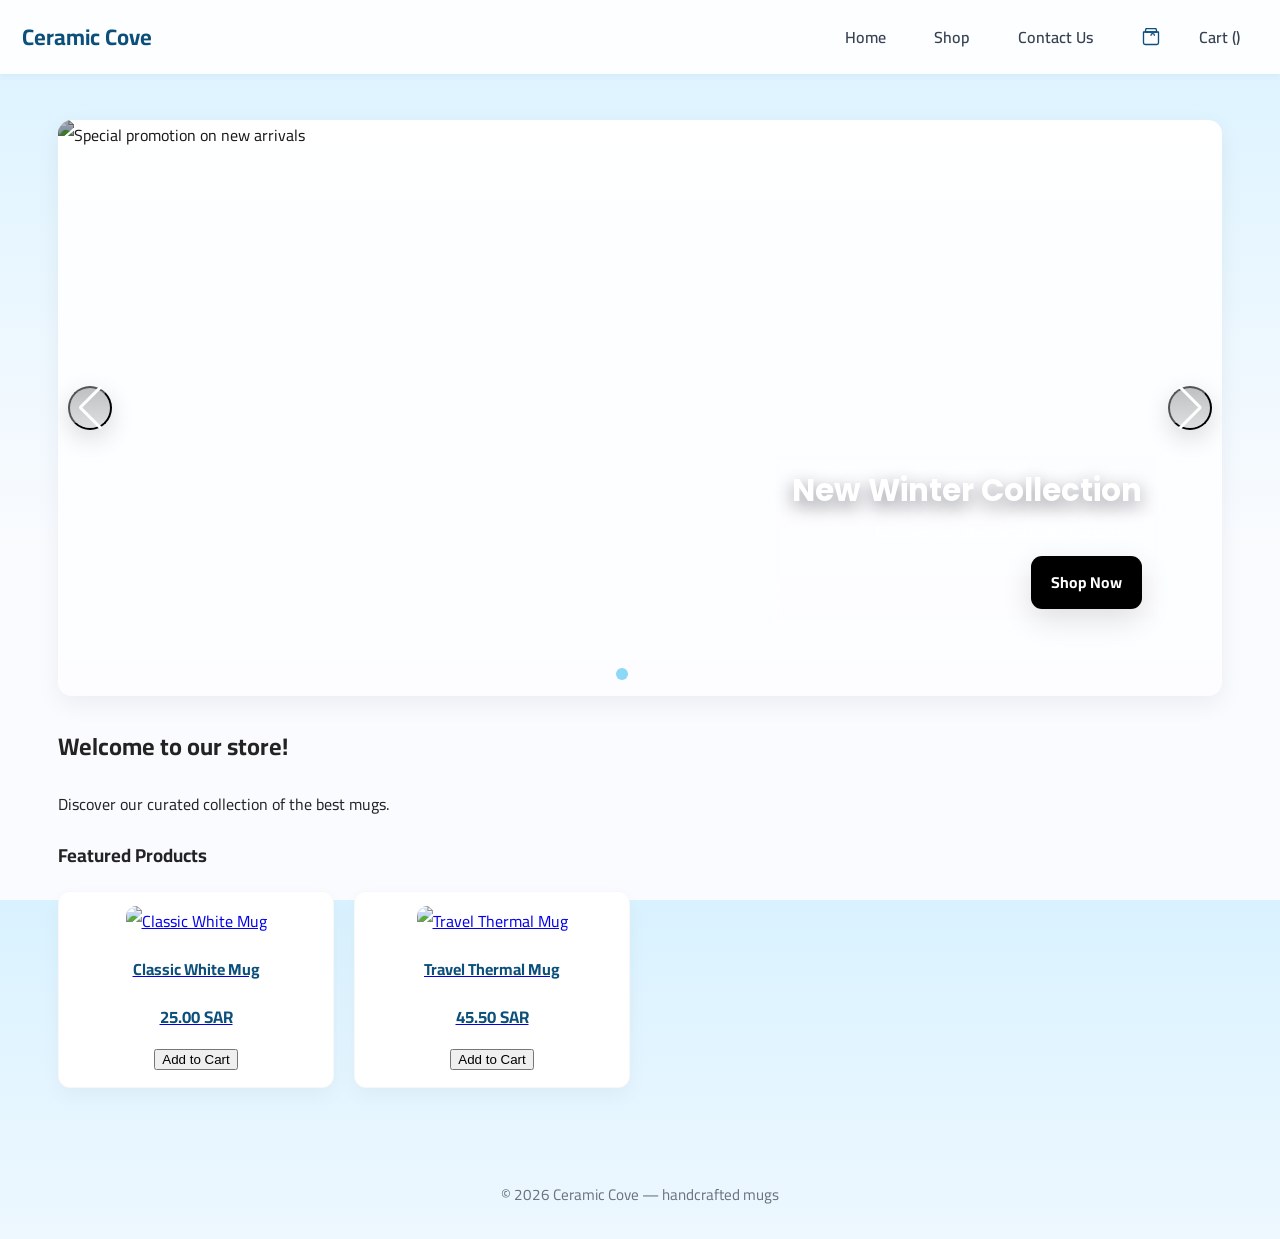
==== index.html @ 312ebae2 "Change site name from Mugs Store to Ceramic Cove" ====
<!DOCTYPE html>
<html lang="en" dir="ltr">
<head>
  <meta charset="UTF-8">
  <title>Ceramic Cove</title>
  <meta name="viewport" content="width=device-width, initial-scale=1" />
  <meta name="description" content="Ceramic Cove — curated mugs, handcrafted & modern designs" />

  <!-- Fonts -->
  <link href="https://fonts.googleapis.com/css2?family=Cairo:wght@400;700&family=Poppins:wght@400;600;700&display=swap" rel="stylesheet">

  <!-- Swiper CSS (required for slider) -->
  <link rel="stylesheet" href="https://cdn.jsdelivr.net/npm/swiper@9/swiper-bundle.min.css" />

  <!-- Your stylesheet -->
  <link rel="stylesheet" href="assets/css/styles.css">
</head>
<body>

  <header>
    <a href="index.html" class="logo" aria-label="Ceramic Cove - Home">Ceramic Cove</a>

    <nav aria-label="Main navigation">
      <a href="index.html">Home</a>
      <a href="shop.html">Shop</a>
      <a href="contact.html">Contact Us</a>

      <!-- Cart bubble and preview toggle -->
      <div id="cart-root" style="display:inline-block;position:relative;margin-left:12px;">
        <button id="cart-toggle" aria-haspopup="true" aria-expanded="false" aria-controls="cart-preview-wrap" style="background:none;border:0;cursor:pointer;display:flex;align-items:center;">
          <!-- Modern shopping-bag icon (outline) -->
          <svg width="20" height="20" viewBox="0 0 24 24" fill="none" stroke="currentColor" stroke-width="1.6" stroke-linecap="round" stroke-linejoin="round" style="vertical-align:middle;color:#0b4f7a">
            <path d="M6 2h12l1 4H5l1-4z"></path>
            <path d="M3 6h18v13a2 2 0 0 1-2 2H5a2 2 0 0 1-2-2V6z"></path>
            <path d="M16 10a2 2 0 0 0-4 0"></path>
          </svg>
          <span id="cart-count" style="display: none;margin-inline-start:8px;background:#ff6b6b;color:#fff;border-radius:999px;padding:2px 6px;font-size:0.8rem;">0</span>
        </button>

        <!-- Cart preview placeholder (main.js will populate) -->
        <div id="cart-preview-wrap" class="cart-preview" style="display:none;right:0;top:40px;"></div>
      </div>

      <!-- Desktop Cart link fallback (keeps your original markup for compatibility) -->
      <a href="cart.html" style="margin-left:10px;">Cart (<span id="cart-count-fallback" style="display:none;">0</span>)</a>
    </nav>
  </header>

  <main>

    <!-- HERO SLIDER -->
    <div class="hero-slider swiper" aria-label="Hero slider">
        <div class="swiper-wrapper">

            <!-- Slide 1 -->
            <div class="swiper-slide" role="group" aria-roledescription="slide" aria-label="New Winter Collection">
                <img src="assets/images/img1.jpg" alt="Special promotion on new arrivals" loading="lazy"
                     onerror="this.onerror=null;this.src='assets/images/placeholder.png';console.warn('Image failed to load: assets/images/img1.jpg');">
                <div class="slide-content">
                    <h2>New Winter Collection</h2>
                    <p>Discover our latest arrivals for the season.</p>
                    <a href="shop.html" class="btn-primary" role="button">Shop Now</a>
                </div>
            </div>

            <!-- Slide 2 -->
            <div class="swiper-slide" role="group" aria-roledescription="slide" aria-label="Handcrafted Mugs">
                <img src="assets/images/img2.jpg" alt="Handcrafted mugs" loading="lazy"
                     onerror="this.onerror=null;this.src='assets/images/placeholder.png';console.warn('Image failed to load: assets/images/img2.jpg');">
                <div class="slide-content">
                    <h2>Handcrafted Mugs</h2>
                    <p>Unique designs, perfect for your morning coffee.</p>
                    <a href="shop.html" class="btn-primary" role="button">Explore</a>
                </div>
            </div>

            <!-- Slide 3 -->
            <div class="swiper-slide" role="group" aria-roledescription="slide" aria-label="Flash Sale - 30% Off">
                <img src="assets/images/img3.png" alt="Limited time sale" loading="lazy"
                     onerror="this.onerror=null;this.src='assets/images/placeholder.png';console.warn('Image failed to load: assets/images/img3.png');">
                <div class="slide-content">
                    <h2>Flash Sale - 30% Off!</h2>
                    <p>Limited time offer on selected items.</p>
                    <a href="shop.html" class="btn-primary" role="button">View Deals</a>
                </div>
            </div>

        </div>

        <!-- Pagination + arrows -->
        <div class="swiper-pagination" aria-hidden="false"></div>
        <button class="swiper-button-prev" aria-label="Previous slide"></button>
        <button class="swiper-button-next" aria-label="Next slide"></button>
    </div>

    <h2>Welcome to our store!</h2>
    <p>Discover our curated collection of the best mugs.</p>

    <h3>Featured Products</h3>
    <div id="featured-products" class="products-grid" aria-live="polite" aria-busy="true"></div>

  </main>

  <footer>
    <div style="max-width:1200px;margin:0 auto;padding:12px 18px;text-align:center">
      © <span id="year"></span> Ceramic Cove — handcrafted mugs
    </div>
  </footer>

  <!-- Toast placeholder -->
  <div id="global-toast-placeholder" aria-hidden="true"></div>

  <!-- Scripts -->
  <script src="assets/js/main.js"></script>

  <!-- Home page only script (featured products rendering) -->
  <script>
    document.addEventListener('DOMContentLoaded', () => {
      // update footer year
      const y = document.getElementById('year');
      if (y) y.textContent = new Date().getFullYear();

      // Ensure cart icon counts sync fallback
      function syncCartCount() {
        const count = document.getElementById('cart-count');
        const fallback = document.getElementById('cart-count-fallback');
        try {
          const raw = localStorage.getItem('mugs_cart_v1') || '[]';
          const cart = JSON.parse(raw);
          const total = cart.reduce((s, it) => s + (it.quantity || it.qty || 0), 0);
          if (count) { count.textContent = total; count.style.display = total > 0 ? 'inline-block' : 'none'; }
          if (fallback) { fallback.textContent = total; fallback.style.display = total > 0 ? 'inline' : 'none'; }
        } catch(e){ /* ignore */ }
      }
      syncCartCount();
      window.addEventListener('storage', syncCartCount);

      // Featured products fetch & render
      const container = document.getElementById('featured-products');
      if (!container) return;

      fetch('data/products.json')
        .then(res => {
          if (!res.ok) throw new Error('Failed to load products.json');
          return res.json();
        })
        .then(products => {
          container.setAttribute('aria-busy', 'false');
          const featured = (Array.isArray(products) ? products.slice(0,2) : []);
          featured.forEach(product => {
            const div = document.createElement('div');
            div.className = 'product-card';
            div.innerHTML = `
              <a href="product.html?id=${product.id}">
                <img src="${product.image}" alt="${product.title}" loading="lazy"
                     onerror="this.onerror=null;this.src='assets/images/placeholder.png';console.warn('Product image failed to load: ${product.image}');">
                <h3>${product.title}</h3>
                <p class="price">${Number(product.price).toFixed(2)} SAR</p>
              </a>
              <button class="add-btn" data-id="${product.id}" aria-label="Add ${product.title} to cart">Add to Cart</button>
            `;
            container.appendChild(div);
          });

          // attach add-to-cart handlers
          container.querySelectorAll('.add-btn').forEach(btn => {
            btn.addEventListener('click', (e) => {
              const id = Number(e.currentTarget.getAttribute('data-id'));
              if (typeof addToCart === 'function') {
                addToCart(id, 1);
              } else {
                const raw = localStorage.getItem('mugs_cart_v1') || '[]';
                const cart = JSON.parse(raw);
                const idx = cart.findIndex(i => i.id === id);
                if (idx >= 0) cart[idx].quantity = (cart[idx].quantity || cart[idx].qty || 0) + 1;
                else cart.push({ id, quantity: 1 });
                localStorage.setItem('mugs_cart_v1', JSON.stringify(cart));
                alert('Added to cart (fallback)');
              }
              if (typeof updateCartIcon === 'function') updateCartIcon();
              syncCartCount();
            });
          });
        })
        .catch(err => {
          if (container) container.innerHTML = '<p style="color:#666">Failed to load featured products.</p>';
          console.error(err);
        });
    });
  </script>

  <!-- Swiper JS (must be loaded before init) -->
  <script src="https://cdn.jsdelivr.net/npm/swiper@9/swiper-bundle.min.js"></script>

  <!-- Initialize Swiper safely -->
  <script>
    document.addEventListener('DOMContentLoaded', function () {
      function initSwiperIfReady() {
        if (typeof Swiper === 'undefined') {
          setTimeout(initSwiperIfReady, 100);
          return;
        }
        const hero = document.querySelector('.hero-slider');
        if (!hero) return;
        const swiper = new Swiper('.hero-slider', {
          loop: true,
          autoplay: { delay: 4000, disableOnInteraction: false },
          pagination: { el: '.swiper-pagination', clickable: true },
          navigation: { nextEl: '.swiper-button-next', prevEl: '.swiper-button-prev' },
          effect: 'slide',
          lazy: { loadPrevNext: true },
          keyboard: { enabled: true, onlyInViewport: true },
          a11y: { enabled: true }
        });

        swiper.on('slideChange', () => { /* custom hooks if needed */ });
      }
      initSwiperIfReady();

      // Bind cart toggle if main.js didn't already
      const cartToggle = document.getElementById('cart-toggle');
      const cartPreview = document.getElementById('cart-preview-wrap');
      if (cartToggle && cartPreview) {
        cartPreview.style.display = 'none';
        cartToggle.addEventListener('click', (e) => {
          e.stopPropagation();
          const open = cartPreview.style.display === 'block';
          cartPreview.style.display = open ? 'none' : 'block';
          cartToggle.setAttribute('aria-expanded', String(!open));
          if (typeof buildCartPreview === 'function') buildCartPreview();
        });
        document.addEventListener('click', (ev) => {
          if (!cartPreview.contains(ev.target) && ev.target !== cartToggle) {
            cartPreview.style.display = 'none';
            cartToggle.setAttribute('aria-expanded', 'false');
          }
        });
      }
    });
  </script>

</body>
</html>
---- assets/css/styles.css ----
/* ====== styles.css - Mugs Store (pastel, cute, professional) ====== */

/* Fonts:
   - Use Cairo for Arabic body (you already included it), Poppins for headings (optional)
   Include in HTML head:
   <link href="https://fonts.googleapis.com/css2?family=Cairo:wght@400;700&family=Poppins:wght@400;600;700&display=swap" rel="stylesheet">
*/

/* ---------- Color tokens (pastel theme) ---------- */
:root {
  --sky-blue: #8DD7F7;
  --baby-blue: #D9F2FF;
  --soft-lavender: #DCCBFF;
  --pastel-violet: #C9A8FF;
  --white: #ffffff;

  --btn-bg: #000000; /* solid black buttons */
  --btn-text: #ffffff;

  --muted: #6b7280;
  --card-radius: 14px;
  --shadow-soft: 0 8px 24px rgba(13, 18, 35, 0.06);
}

/* ---------- Base ---------- */
* { box-sizing: border-box; }
html,body { height:100%; }
body {
  font-family: 'Cairo', system-ui, -apple-system, "Segoe UI", Roboto, "Helvetica Neue", Arial;
  margin: 0;
  background: linear-gradient(180deg, var(--baby-blue) 0%, #f9fbff 60%);
  color: #232323;
  -webkit-font-smoothing:antialiased;
  -moz-osx-font-smoothing:grayscale;
}

/* ---------- Header ---------- */
header {
  background: rgba(255,255,255,0.9);
  backdrop-filter: blur(6px);
  padding: 14px 22px;
  box-shadow: 0 2px 6px rgba(8,10,20,0.04);
  display:flex;
  justify-content:space-between;
  align-items:center;
  position: sticky;
  top: 0;
  z-index: 60;
}

header .logo {
  font-size: 1.4rem;
  font-weight: 700;
  color: #0b4f7a; /* darker pastel blue */
  text-decoration: none;
  display:flex;
  align-items:center;
  gap:12px;
}

/* small cute SVG doodle near logo */
.header-doodle {
  width:36px; height:36px;
  display:inline-block;
}

/* nav */
nav {
  display:flex;
  align-items:center;
  gap:12px;
}
nav a {
  margin: 0 8px;
  text-decoration: none;
  color: #374151;
  font-weight: 600;
  padding: 8px 10px;
  border-radius: 10px;
}
nav a:hover, nav a:focus {
  background: rgba(11,79,122,0.06);
  color: #0b4f7a;
}

/* floating cart bubble */
.cart-bubble {
  position: relative;
  display:inline-flex;
  align-items:center;
  gap:8px;
}
.cart-count {
  position:absolute;
  top:-6px;
  left:-6px;
  background: #ff6b6b;
  color: white;
  font-size: 0.75rem;
  padding: 4px 6px;
  border-radius: 999px;
  box-shadow: 0 6px 20px rgba(0,0,0,0.08);
}

/* ---------- Main / layout ---------- */
main {
  padding: 28px 18px;
  max-width: 1200px;
  margin: 18px auto;
  min-height: calc(100vh - 140px);
}

/* ---------- Hero slider area (Swiper) ---------- */
.hero-slider {
  position: relative;
  width: 100%;
  height: 64vh;
  border-radius: var(--card-radius);
  overflow: hidden;
  box-shadow: var(--shadow-soft);
  margin-bottom: 28px;
  background: linear-gradient(180deg, var(--white), rgba(255,255,255,0.6));
}

/* Swiper slides */
.hero-slider .swiper-slide {
  display:flex;
  align-items:center;
  justify-content:center;
  position:relative;
  height:100%;
}

/* image fills */
.hero-slider .swiper-slide img {
  width:100%;
  height:100%;
  object-fit: cover;
  filter: brightness(0.7) saturate(1.02);
  display:block;
}

/* overlay cute doodles and content */
.hero-slider .slide-overlay {
  position:absolute;
  inset:0;
  pointer-events:none;
  background: linear-gradient(180deg, rgba(8,10,20,0.12) 0%, rgba(8,10,20,0.18) 75%);
}

/* caption box */
.hero-slider .slide-content {
  position:absolute;
  right: 5%;
  bottom: 12%;
  max-width: 46%;
  z-index: 10;
  color: var(--white);
  text-align: right;
  padding: 18px 22px;
  border-radius: 12px;
  background: linear-gradient(180deg, rgba(255,255,255,0.06), rgba(255,255,255,0.02));
  backdrop-filter: blur(4px);
}

/* headline - using Poppins recommended */
.hero-slider .slide-content h2 {
  font-family: 'Poppins', 'Cairo', sans-serif;
  font-size: clamp(1.4rem, 2.4vw, 2.8rem);
  margin: 0 0 8px;
  font-weight:700;
  color: var(--white);
  text-shadow: 0 6px 18px rgba(3,10,20,0.45);
}

/* subtitle */
.hero-slider .slide-content p {
  margin: 0 0 14px;
  color: rgba(255,255,255,0.95);
  font-size: clamp(0.95rem, 1.2vw, 1.1rem);
  line-height:1.3;
}

/* CTA - black button with white text */
.btn-primary {
  display:inline-block;
  background: var(--btn-bg);
  color: var(--btn-text);
  padding: 10px 18px;
  border-radius: 11px;
  font-weight: 700;
  text-decoration:none;
  box-shadow: 0 10px 30px rgba(2,6,23,0.12);
  transition: transform .16s ease, box-shadow .16s ease;
  border: 2px solid rgba(0,0,0,0.02);
  font-size: 0.98rem;
}
.btn-primary:focus, .btn-primary:hover { transform: translateY(-3px); }

/* navigation arrows customizing (white icons) */
.hero-slider .swiper-button-next,
.hero-slider .swiper-button-prev {
  color: #fff;
  width:44px; height:44px;
  border-radius:50%;
  background:linear-gradient(180deg, rgba(0,0,0,0.24), rgba(0,0,0,0.12));
  box-shadow: 0 8px 24px rgba(2,6,23,0.14);
}

/* pagination dots */
.hero-slider .swiper-pagination-bullet {
  background: rgba(255,255,255,0.7);
  width:10px; height:10px;
}
.hero-slider .swiper-pagination-bullet-active {
  transform: scale(1.2);
  background: var(--sky-blue);
}

/* ---------- Products grid & cards ---------- */
.section-title {
  display:flex;
  align-items:center;
  justify-content:space-between;
  gap:12px;
  margin-bottom:12px;
}
.section-title h3 { margin:0; color:#0b4f7a; font-family:'Poppins', Cairo; }

.products-grid {
  display:grid;
  grid-template-columns: repeat(auto-fill, minmax(220px, 1fr));
  gap: 20px;
}

/* product card */
.product-card {
  background: white;
  border-radius: 12px;
  padding: 14px;
  text-align: center;
  box-shadow: 0 8px 20px rgba(12,16,25,0.04);
  transition: transform .18s ease, box-shadow .18s ease;
  border: 1px solid rgba(15,20,30,0.03);
}
.product-card:hover { transform: translateY(-6px); box-shadow: 0 18px 40px rgba(12,16,25,0.06); }
.product-card img {
  width:100%;
  height:170px;
  object-fit:cover;
  border-radius: 10px;
  margin-bottom:10px;
}
.product-card h3 { margin: 8px 0 6px; font-size:1rem; color:#0b4f7a;}
.product-card .price { color: #0b4f7a; font-weight: 700; font-size:1.05rem; margin-bottom:10px; }

/* product actions */
.product-actions {
  display:flex;
  gap:8px;
  justify-content:center;
}
.product-actions .btn {
  display:inline-block;
  padding:8px 12px;
  border-radius:10px;
  text-decoration:none;
  font-weight:700;
  cursor:pointer;
}
.btn-outline {
  background: transparent;
  border: 1px solid rgba(11,79,122,0.08);
  color: #0b4f7a;
}
.btn-add {
  background: var(--btn-bg);
  color: var(--btn-text);
}

/* ---------- Cart preview dropdown ---------- */
.cart-preview {
  position: absolute;
  right: 0;
  top: calc(100% + 10px);
  background: white;
  border-radius: 12px;
  width: 360px;
  max-width: calc(100vw - 40px);
  box-shadow: 0 18px 50px rgba(12,16,25,0.08);
  padding:12px;
  z-index: 80;
}
.cart-preview .item {
  display:flex;
  gap:8px;
  align-items:center;
  padding:8px 0;
  border-bottom: 1px dashed rgba(0,0,0,0.06);
}
.cart-preview .item:last-child { border-bottom: none; }
.cart-preview img { width:54px; height:54px; object-fit:cover; border-radius:8px; }

/* cart total */
.cart-preview .total {
  display:flex;
  justify-content:space-between;
  padding-top:10px;
  font-weight:700;
  color:#0b4f7a;
}

/* ---------- Footer ---------- */
footer {
  margin-top: 34px;
  padding: 18px 22px;
  text-align:center;
  font-size:0.95rem;
  color:var(--muted);
}

/* ---------- Utilities ---------- */
.container { max-width:1200px; margin:0 auto; padding:0 18px; }

/* Toast notification */
.toast {
  position: fixed;
  left: 50%;
  transform: translateX(-50%);
  bottom: 28px;
  background: rgba(19,19,19,0.92);
  color: white;
  padding: 10px 18px;
  border-radius: 10px;
  z-index: 1000;
  box-shadow: 0 12px 34px rgba(2,6,23,0.26);
  opacity: 0;
  transition: opacity .2s ease, transform .2s ease;
}
.toast.show { opacity: 1; transform: translateX(-50%) translateY(-6px); }

/* ---------- Responsive ---------- */
@media (max-width: 900px) {
  .hero-slider .slide-content { right: 6%; max-width: 70%; bottom: 10%; }
  .hero-slider { height: 48vh; }
}
@media (max-width: 520px) {
  .hero-slider .slide-content { display:none; } /* keep simple on small screens */
  .product-card img { height:140px; }
  header { padding:12px; }
  nav a { display:none; } /* keep header compact; you can add mobile menu later */
}
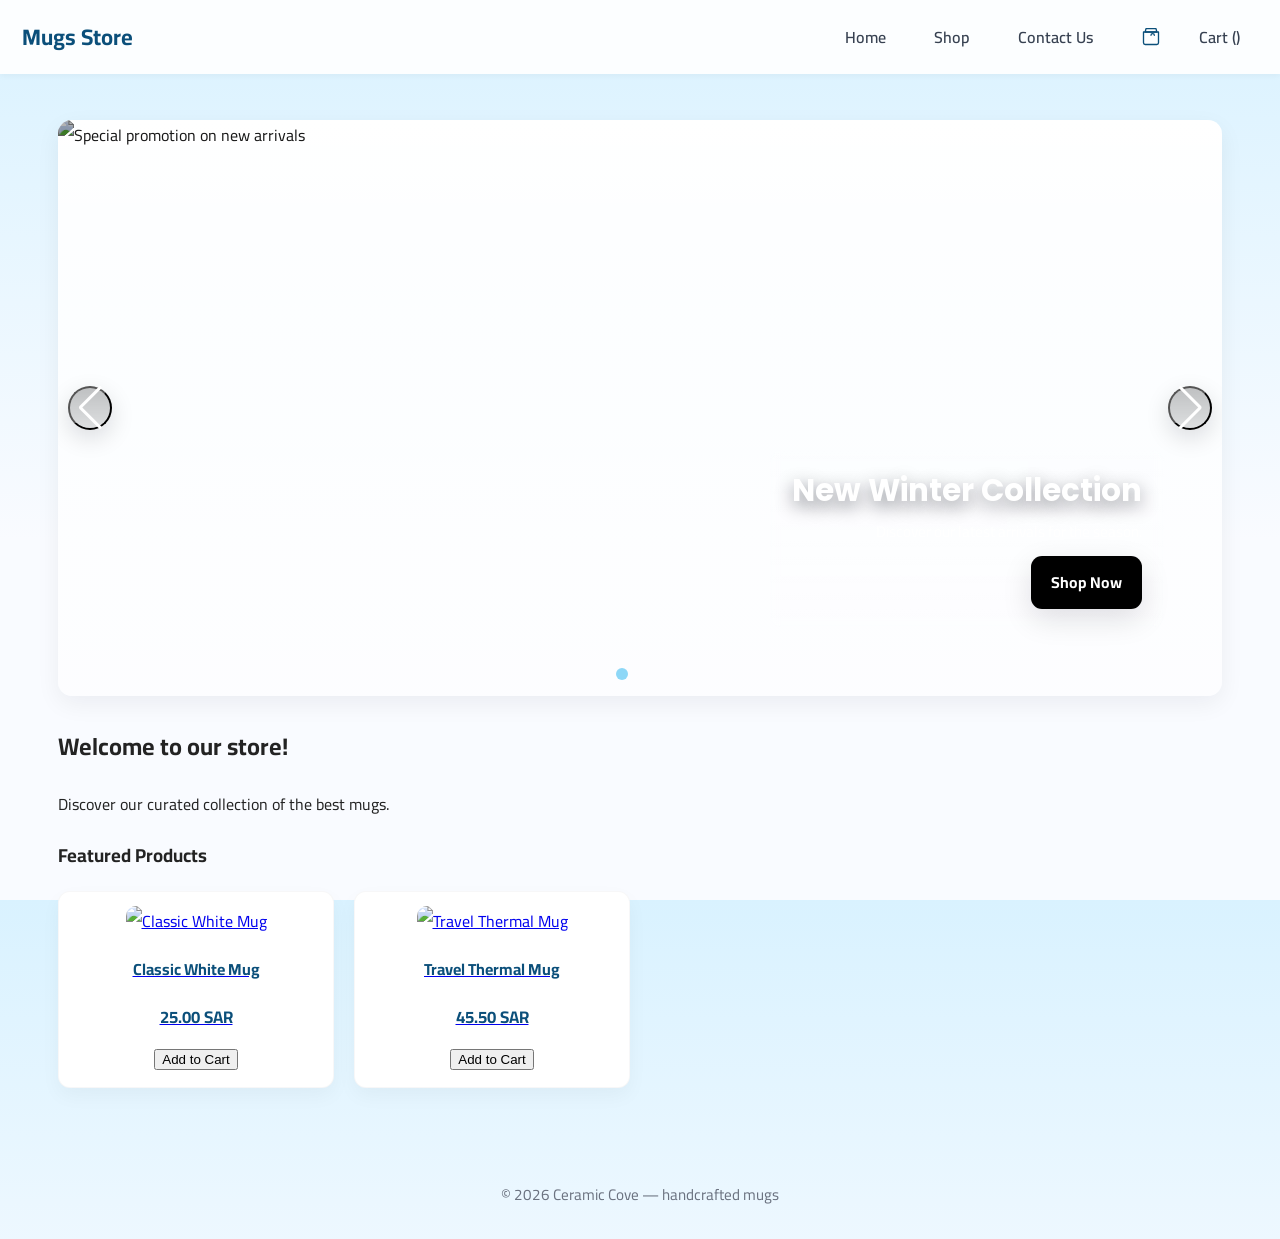
==== commit d5cfb32b: "Rename site from Ceramic Cove to Mugs Store" ====
--- a/index.html
+++ b/index.html
@@ -2,7 +2,7 @@
 <html lang="en" dir="ltr">
 <head>
   <meta charset="UTF-8">
-  <title>Ceramic Cove</title>
+  <title>Mugs Store</title>
   <meta name="viewport" content="width=device-width, initial-scale=1" />
   <meta name="description" content="Ceramic Cove — curated mugs, handcrafted & modern designs" />
 
@@ -18,7 +18,7 @@
 <body>
 
   <header>
-    <a href="index.html" class="logo" aria-label="Ceramic Cove - Home">Ceramic Cove</a>
+    <a href="index.html" class="logo" aria-label="Mugs Store - Home">Mugs Store</a>
 
     <nav aria-label="Main navigation">
       <a href="index.html">Home</a>
@@ -241,3 +241,4 @@
 
 </body>
 </html>
+
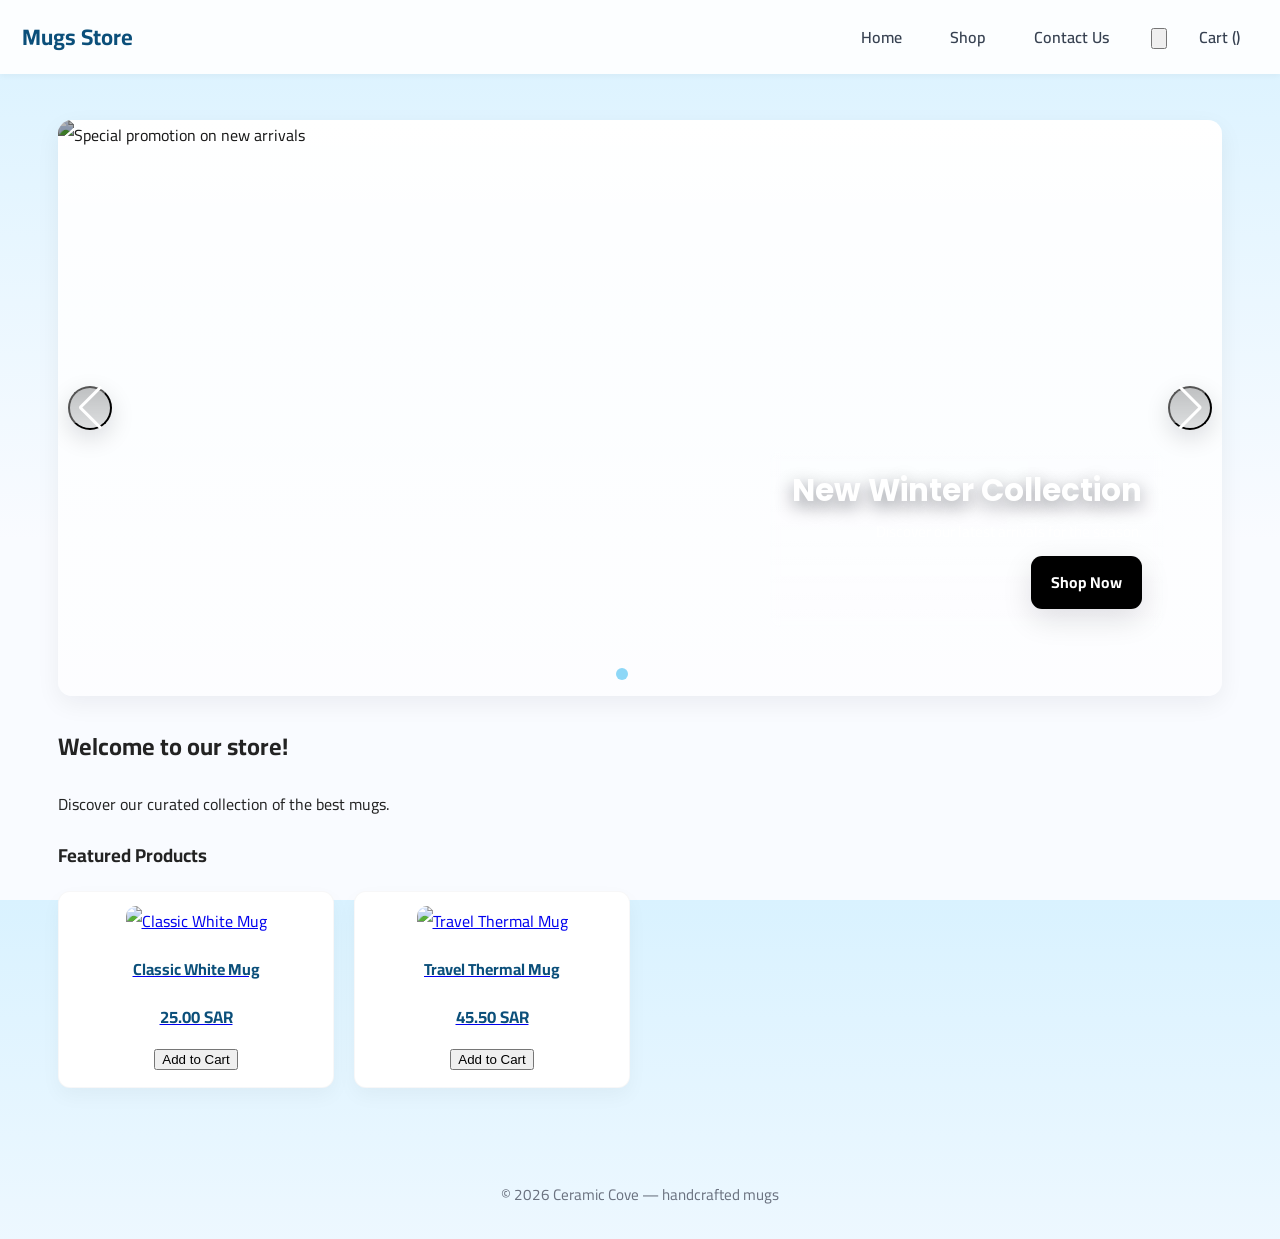
==== commit df9a917d: "Refactor index.html for accessibility and structure The HTML structure has been updated to improve a" ====
--- a/index.html
+++ b/index.html
@@ -27,15 +27,20 @@
 
       <!-- Cart bubble and preview toggle -->
       <div id="cart-root" style="display:inline-block;position:relative;margin-left:12px;">
-        <button id="cart-toggle" aria-haspopup="true" aria-expanded="false" aria-controls="cart-preview-wrap" style="background:none;border:0;cursor:pointer;display:flex;align-items:center;">
-          <!-- Modern shopping-bag icon (outline) -->
-          <svg width="20" height="20" viewBox="0 0 24 24" fill="none" stroke="currentColor" stroke-width="1.6" stroke-linecap="round" stroke-linejoin="round" style="vertical-align:middle;color:#0b4f7a">
-            <path d="M6 2h12l1 4H5l1-4z"></path>
-            <path d="M3 6h18v13a2 2 0 0 1-2 2H5a2 2 0 0 1-2-2V6z"></path>
-            <path d="M16 10a2 2 0 0 0-4 0"></path>
-          </svg>
-          <span id="cart-count" style="display: none;margin-inline-start:8px;background:#ff6b6b;color:#fff;border-radius:999px;padding:2px 6px;font-size:0.8rem;">0</span>
-        </button>
+        <button id="cart-toggle" aria-haspopup="true" aria-expanded="false"
+              aria-controls="cart-preview-wrap" aria-label="Open cart" class="cart-btn">
+        <!-- SVG outline bag -->
+        <svg class="cart-icon" viewBox="0 0 24 24" role="img" aria-hidden="true">
+          <title>Cart</title>
+          <path d="M6 2h12l1 4H5l1-4z"></path>
+          <path d="M3 6h18v13a2 2 0 0 1-2 2H5a2 2 0 0 1-2-2V6z"></path>
+          <path d="M16 10a2 2 0 0 0-4 0"></path>
+        </svg>
+      
+        <span id="cart-count" class="cart-badge" aria-hidden="true">0</span>
+        <span class="sr-only" id="cart-announcer" aria-live="polite"></span>
+      </button>
+
 
         <!-- Cart preview placeholder (main.js will populate) -->
         <div id="cart-preview-wrap" class="cart-preview" style="display:none;right:0;top:40px;"></div>
@@ -242,3 +247,4 @@
 </body>
 </html>
 
+
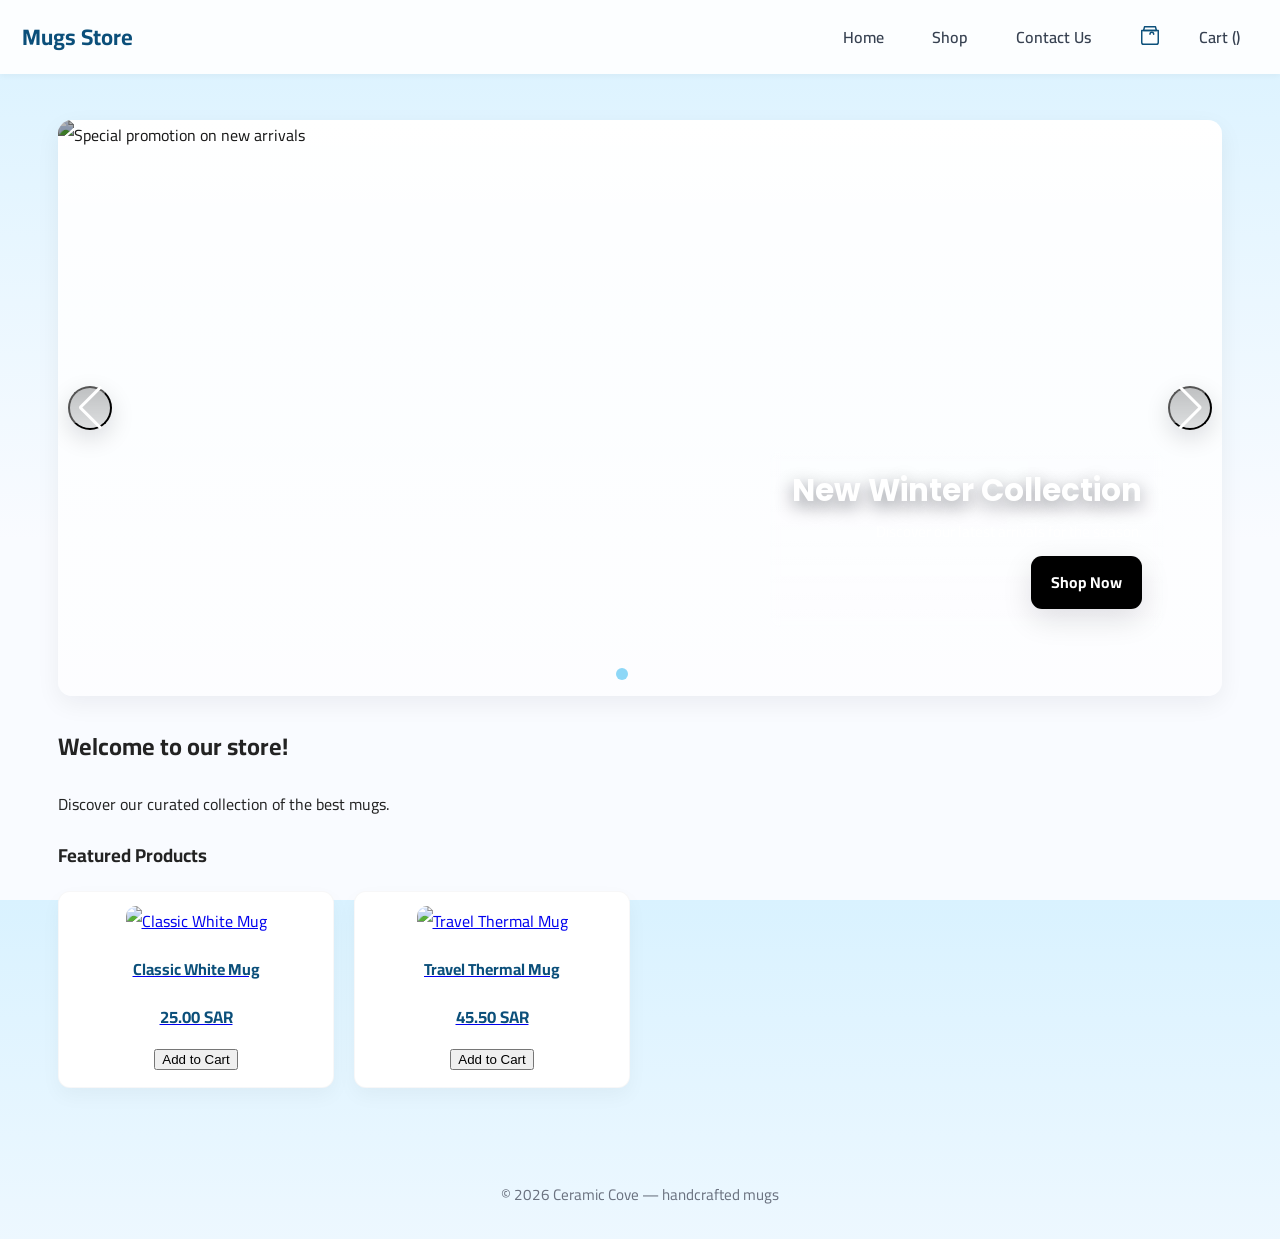
==== commit e08b2fbb: "Fix HTML encoding issues in index.html" ====
--- a/index.html
+++ b/index.html
@@ -27,24 +27,27 @@
 
       <!-- Cart bubble and preview toggle -->
       <div id="cart-root" style="display:inline-block;position:relative;margin-left:12px;">
-        <button id="cart-toggle" aria-haspopup="true" aria-expanded="false"
-              aria-controls="cart-preview-wrap" aria-label="Open cart" class="cart-btn">
-        <!-- SVG outline bag -->
-        <svg class="cart-icon" viewBox="0 0 24 24" role="img" aria-hidden="true">
-          <title>Cart</title>
-          <path d="M6 2h12l1 4H5l1-4z"></path>
-          <path d="M3 6h18v13a2 2 0 0 1-2 2H5a2 2 0 0 1-2-2V6z"></path>
-          <path d="M16 10a2 2 0 0 0-4 0"></path>
-        </svg>
-      
-        <span id="cart-count" class="cart-badge" aria-hidden="true">0</span>
-        <span class="sr-only" id="cart-announcer" aria-live="polite"></span>
-      </button>
-
-
-        <!-- Cart preview placeholder (main.js will populate) -->
-        <div id="cart-preview-wrap" class="cart-preview" style="display:none;right:0;top:40px;"></div>
-      </div>
+          <button id="cart-toggle"
+                  aria-haspopup="true"
+                  aria-expanded="false"
+                  aria-controls="cart-preview-wrap"
+                  aria-label="Open cart"
+                  class="cart-btn">
+            <!-- modern outline shopping-bag SVG (stroke-based) -->
+            <svg class="cart-icon" viewBox="0 0 24 24" role="img" aria-hidden="true" focusable="false">
+              <title>Cart</title>
+              <path d="M6 2h12l1 4H5l1-4z" stroke="currentColor" stroke-width="1.6" stroke-linecap="round" stroke-linejoin="round" fill="none"/>
+              <path d="M3 6h18v13a2 2 0 0 1-2 2H5a2 2 0 0 1-2-2V6z" stroke="currentColor" stroke-width="1.6" stroke-linecap="round" stroke-linejoin="round" fill="none"/>
+              <path d="M16 10a2 2 0 0 0-4 0" stroke="currentColor" stroke-width="1.6" stroke-linecap="round" stroke-linejoin="round" fill="none"/>
+            </svg>
+        
+            <!-- visible badge + a hidden announcer for screen readers -->
+            <span id="cart-count" class="cart-badge" aria-hidden="true">0</span>
+            <span class="sr-only" id="cart-announcer" aria-live="polite"></span>
+          </button>
+        
+          <div id="cart-preview-wrap" class="cart-preview" style="display:none;right:0;top:40px;"></div>
+        </div>
 
       <!-- Desktop Cart link fallback (keeps your original markup for compatibility) -->
       <a href="cart.html" style="margin-left:10px;">Cart (<span id="cart-count-fallback" style="display:none;">0</span>)</a>
@@ -248,3 +251,4 @@
 </html>
 
 
+
--- a/assets/css/styles.css
+++ b/assets/css/styles.css
@@ -82,6 +82,93 @@
   background: rgba(11,79,122,0.06);
   color: #0b4f7a;
 }
+
+
+/* -------------------------
+   Cart button / modern badge
+   Add this under the header/nav section
+   ------------------------- */
+
+/* Make the cart toggle look like a modern icon button */
+#cart-toggle {
+  background: none;
+  border: 0;
+  padding: 6px;
+  display: inline-flex;
+  align-items: center;
+  gap: 8px;
+  cursor: pointer;
+  color: #0b4f7a;                /* icon color (fits theme) */
+  position: relative;
+  border-radius: 9px;
+}
+
+/* subtle focus ring for keyboard users */
+#cart-toggle:focus {
+  outline: none;
+  box-shadow: 0 0 0 4px rgba(11,79,122,0.12);
+  border-radius: 10px;
+}
+
+/* target an inline SVG inside the button and make it crisp */
+#cart-toggle svg {
+  width: 22px;
+  height: 22px;
+  display: block;
+  vertical-align: middle;
+  stroke: currentColor;         /* if SVG uses stroke */
+  fill: none;                   /* keep outline look */
+}
+
+/* cart count badge (keeps original id used by your JS) */
+#cart-count {
+  display: none;                /* JS will show when >0 */
+  position: relative;           /* relative for inline flow */
+  margin-inline-start: 8px;
+  min-width: 20px;
+  height: 20px;
+  padding: 0 6px;
+  border-radius: 999px;
+  background: #ff6b6b;
+  color: #fff;
+  font-size: 0.75rem;
+  line-height: 20px;
+  text-align: center;
+  box-shadow: 0 6px 20px rgba(0,0,0,0.08);
+  font-weight: 700;
+}
+
+/* keep compatibility with old class .cart-count if used elsewhere */
+.cart-count {
+  position: absolute;
+  top: -6px;
+  left: -6px;
+}
+
+/* small animation when JS adds/removes class "pop" */
+#cart-count.pop {
+  animation: cartPop 420ms cubic-bezier(.2,.9,.3,1);
+}
+
+@keyframes cartPop {
+  0% { transform: scale(1); }
+  40% { transform: scale(1.35); }
+  100% { transform: scale(1); }
+}
+
+/* Respect reduced motion preference */
+@media (prefers-reduced-motion: reduce) {
+  #cart-count.pop { animation: none; }
+}
+
+/* visually-hidden helper (in case you add live region span) */
+.sr-only {
+  position: absolute !important;
+  width: 1px; height: 1px;
+  padding: 0; margin: -1px;
+  overflow: hidden; clip: rect(0 0 0 0); white-space: nowrap; border: 0;
+}
+
 
 /* floating cart bubble */
 .cart-bubble {
@@ -350,3 +437,4 @@
   header { padding:12px; }
   nav a { display:none; } /* keep header compact; you can add mobile menu later */
 }
+
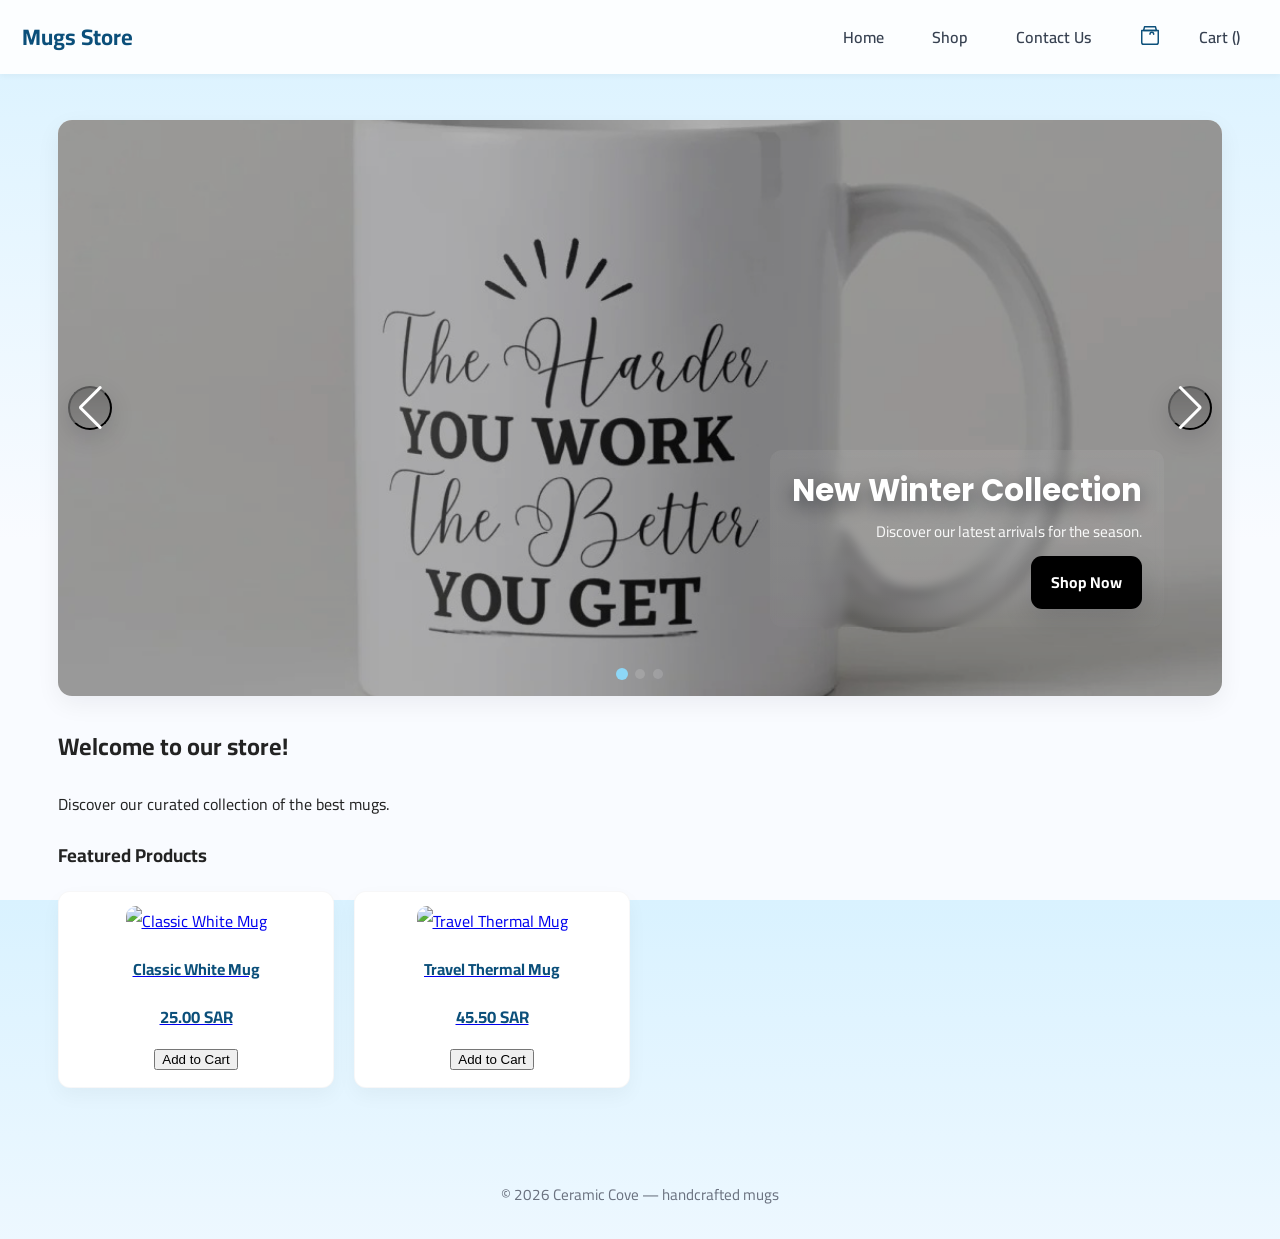
==== commit 7d1ff2c1: "Fix HTML entities in index.html Replaced HTML entities with actual characters for better readability" ====
--- a/index.html
+++ b/index.html
@@ -62,7 +62,7 @@
 
             <!-- Slide 1 -->
             <div class="swiper-slide" role="group" aria-roledescription="slide" aria-label="New Winter Collection">
-                <img src="assets/images/img1.jpg" alt="Special promotion on new arrivals" loading="lazy"
+                <img src="images/img1.jpg" alt="Special promotion on new arrivals" loading="lazy"
                      onerror="this.onerror=null;this.src='assets/images/placeholder.png';console.warn('Image failed to load: assets/images/img1.jpg');">
                 <div class="slide-content">
                     <h2>New Winter Collection</h2>
@@ -73,7 +73,7 @@
 
             <!-- Slide 2 -->
             <div class="swiper-slide" role="group" aria-roledescription="slide" aria-label="Handcrafted Mugs">
-                <img src="assets/images/img2.jpg" alt="Handcrafted mugs" loading="lazy"
+                <img src="images/img2.jpg" alt="Handcrafted mugs" loading="lazy"
                      onerror="this.onerror=null;this.src='assets/images/placeholder.png';console.warn('Image failed to load: assets/images/img2.jpg');">
                 <div class="slide-content">
                     <h2>Handcrafted Mugs</h2>
@@ -84,7 +84,7 @@
 
             <!-- Slide 3 -->
             <div class="swiper-slide" role="group" aria-roledescription="slide" aria-label="Flash Sale - 30% Off">
-                <img src="assets/images/img3.png" alt="Limited time sale" loading="lazy"
+                <img src="images/img3.png" alt="Limited time sale" loading="lazy"
                      onerror="this.onerror=null;this.src='assets/images/placeholder.png';console.warn('Image failed to load: assets/images/img3.png');">
                 <div class="slide-content">
                     <h2>Flash Sale - 30% Off!</h2>
@@ -252,3 +252,4 @@
 
 
 
+
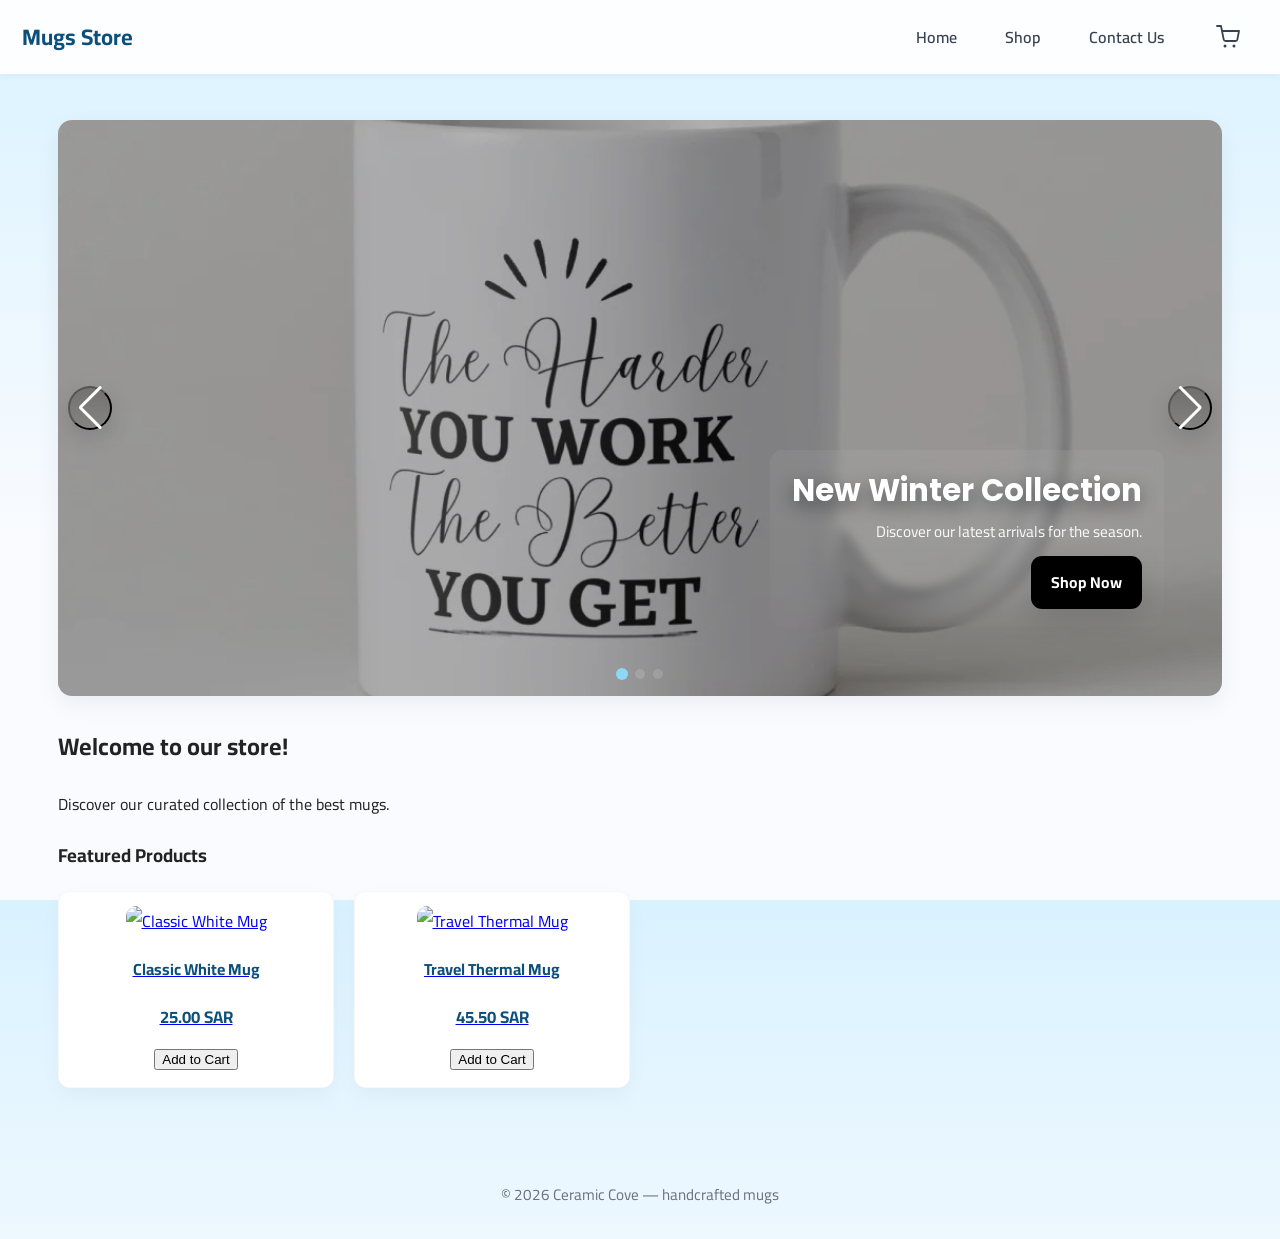
==== commit 0110295b: "Add files via upload" ====
--- a/index.html
+++ b/index.html
@@ -1,5 +1,6 @@
 <!DOCTYPE html>
 <html lang="en" dir="ltr">
+
 <head>
   <meta charset="UTF-8">
   <title>Mugs Store</title>
@@ -7,7 +8,8 @@
   <meta name="description" content="Ceramic Cove — curated mugs, handcrafted & modern designs" />
 
   <!-- Fonts -->
-  <link href="https://fonts.googleapis.com/css2?family=Cairo:wght@400;700&family=Poppins:wght@400;600;700&display=swap" rel="stylesheet">
+  <link href="https://fonts.googleapis.com/css2?family=Cairo:wght@400;700&family=Poppins:wght@400;600;700&display=swap"
+    rel="stylesheet">
 
   <!-- Swiper CSS (required for slider) -->
   <link rel="stylesheet" href="https://cdn.jsdelivr.net/npm/swiper@9/swiper-bundle.min.css" />
@@ -15,6 +17,7 @@
   <!-- Your stylesheet -->
   <link rel="stylesheet" href="assets/css/styles.css">
 </head>
+
 <body>
 
   <header>
@@ -25,32 +28,20 @@
       <a href="shop.html">Shop</a>
       <a href="contact.html">Contact Us</a>
 
-      <!-- Cart bubble and preview toggle -->
-      <div id="cart-root" style="display:inline-block;position:relative;margin-left:12px;">
-          <button id="cart-toggle"
-                  aria-haspopup="true"
-                  aria-expanded="false"
-                  aria-controls="cart-preview-wrap"
-                  aria-label="Open cart"
-                  class="cart-btn">
-            <!-- modern outline shopping-bag SVG (stroke-based) -->
-            <svg class="cart-icon" viewBox="0 0 24 24" role="img" aria-hidden="true" focusable="false">
-              <title>Cart</title>
-              <path d="M6 2h12l1 4H5l1-4z" stroke="currentColor" stroke-width="1.6" stroke-linecap="round" stroke-linejoin="round" fill="none"/>
-              <path d="M3 6h18v13a2 2 0 0 1-2 2H5a2 2 0 0 1-2-2V6z" stroke="currentColor" stroke-width="1.6" stroke-linecap="round" stroke-linejoin="round" fill="none"/>
-              <path d="M16 10a2 2 0 0 0-4 0" stroke="currentColor" stroke-width="1.6" stroke-linecap="round" stroke-linejoin="round" fill="none"/>
-            </svg>
-        
-            <!-- visible badge + a hidden announcer for screen readers -->
-            <span id="cart-count" class="cart-badge" aria-hidden="true">0</span>
-            <span class="sr-only" id="cart-announcer" aria-live="polite"></span>
-          </button>
-        
-          <div id="cart-preview-wrap" class="cart-preview" style="display:none;right:0;top:40px;"></div>
-        </div>
-
-      <!-- Desktop Cart link fallback (keeps your original markup for compatibility) -->
-      <a href="cart.html" style="margin-left:10px;">Cart (<span id="cart-count-fallback" style="display:none;">0</span>)</a>
+      <!-- Cart icon link -->
+      <a href="cart.html" class="cart-link" aria-label="View cart"
+        style="display:inline-flex;align-items:center;margin-left:12px;position:relative;text-decoration:none;">
+        <svg class="cart-icon" viewBox="0 0 24 24" role="img" aria-hidden="true" focusable="false"
+          style="width:24px;height:24px;">
+          <title>Cart</title>
+          <circle cx="9" cy="21" r="1.5" fill="currentColor" />
+          <circle cx="18" cy="21" r="1.5" fill="currentColor" />
+          <path d="M1 1h4l2.68 13.39a2 2 0 0 0 2 1.61h9.72a2 2 0 0 0 2-1.61L23 6H6" stroke="currentColor"
+            stroke-width="1.8" stroke-linecap="round" stroke-linejoin="round" fill="none" />
+        </svg>
+        <span id="cart-count" class="cart-badge" aria-hidden="true"
+          style="position:absolute;top:-8px;right:-8px;background:#e74c3c;color:#fff;font-size:11px;padding:2px 6px;border-radius:10px;display:none;">0</span>
+      </a>
     </nav>
   </header>
 
@@ -58,47 +49,47 @@
 
     <!-- HERO SLIDER -->
     <div class="hero-slider swiper" aria-label="Hero slider">
-        <div class="swiper-wrapper">
-
-            <!-- Slide 1 -->
-            <div class="swiper-slide" role="group" aria-roledescription="slide" aria-label="New Winter Collection">
-                <img src="images/img1.jpg" alt="Special promotion on new arrivals" loading="lazy"
-                     onerror="this.onerror=null;this.src='assets/images/placeholder.png';console.warn('Image failed to load: assets/images/img1.jpg');">
-                <div class="slide-content">
-                    <h2>New Winter Collection</h2>
-                    <p>Discover our latest arrivals for the season.</p>
-                    <a href="shop.html" class="btn-primary" role="button">Shop Now</a>
-                </div>
-            </div>
-
-            <!-- Slide 2 -->
-            <div class="swiper-slide" role="group" aria-roledescription="slide" aria-label="Handcrafted Mugs">
-                <img src="images/img2.jpg" alt="Handcrafted mugs" loading="lazy"
-                     onerror="this.onerror=null;this.src='assets/images/placeholder.png';console.warn('Image failed to load: assets/images/img2.jpg');">
-                <div class="slide-content">
-                    <h2>Handcrafted Mugs</h2>
-                    <p>Unique designs, perfect for your morning coffee.</p>
-                    <a href="shop.html" class="btn-primary" role="button">Explore</a>
-                </div>
-            </div>
-
-            <!-- Slide 3 -->
-            <div class="swiper-slide" role="group" aria-roledescription="slide" aria-label="Flash Sale - 30% Off">
-                <img src="images/img3.png" alt="Limited time sale" loading="lazy"
-                     onerror="this.onerror=null;this.src='assets/images/placeholder.png';console.warn('Image failed to load: assets/images/img3.png');">
-                <div class="slide-content">
-                    <h2>Flash Sale - 30% Off!</h2>
-                    <p>Limited time offer on selected items.</p>
-                    <a href="shop.html" class="btn-primary" role="button">View Deals</a>
-                </div>
-            </div>
-
+      <div class="swiper-wrapper">
+
+        <!-- Slide 1 -->
+        <div class="swiper-slide" role="group" aria-roledescription="slide" aria-label="New Winter Collection">
+          <img src="images/img1.jpg" alt="Special promotion on new arrivals" loading="lazy"
+            onerror="this.onerror=null;this.src='assets/images/placeholder.png';console.warn('Image failed to load: assets/images/img1.jpg');">
+          <div class="slide-content">
+            <h2>New Winter Collection</h2>
+            <p>Discover our latest arrivals for the season.</p>
+            <a href="shop.html" class="btn-primary" role="button">Shop Now</a>
+          </div>
         </div>
 
-        <!-- Pagination + arrows -->
-        <div class="swiper-pagination" aria-hidden="false"></div>
-        <button class="swiper-button-prev" aria-label="Previous slide"></button>
-        <button class="swiper-button-next" aria-label="Next slide"></button>
+        <!-- Slide 2 -->
+        <div class="swiper-slide" role="group" aria-roledescription="slide" aria-label="Handcrafted Mugs">
+          <img src="images/img2.jpg" alt="Handcrafted mugs" loading="lazy"
+            onerror="this.onerror=null;this.src='assets/images/placeholder.png';console.warn('Image failed to load: assets/images/img2.jpg');">
+          <div class="slide-content">
+            <h2>Handcrafted Mugs</h2>
+            <p>Unique designs, perfect for your morning coffee.</p>
+            <a href="shop.html" class="btn-primary" role="button">Explore</a>
+          </div>
+        </div>
+
+        <!-- Slide 3 -->
+        <div class="swiper-slide" role="group" aria-roledescription="slide" aria-label="Flash Sale - 30% Off">
+          <img src="images/img3.png" alt="Limited time sale" loading="lazy"
+            onerror="this.onerror=null;this.src='assets/images/placeholder.png';console.warn('Image failed to load: assets/images/img3.png');">
+          <div class="slide-content">
+            <h2>Flash Sale - 30% Off!</h2>
+            <p>Limited time offer on selected items.</p>
+            <a href="shop.html" class="btn-primary" role="button">View Deals</a>
+          </div>
+        </div>
+
+      </div>
+
+      <!-- Pagination + arrows -->
+      <div class="swiper-pagination" aria-hidden="false"></div>
+      <button class="swiper-button-prev" aria-label="Previous slide"></button>
+      <button class="swiper-button-next" aria-label="Next slide"></button>
     </div>
 
     <h2>Welcome to our store!</h2>
@@ -119,6 +110,7 @@
   <div id="global-toast-placeholder" aria-hidden="true"></div>
 
   <!-- Scripts -->
+  <script src="assets/js/products-data.js"></script>
   <script src="assets/js/main.js"></script>
 
   <!-- Home page only script (featured products rendering) -->
@@ -128,72 +120,46 @@
       const y = document.getElementById('year');
       if (y) y.textContent = new Date().getFullYear();
 
-      // Ensure cart icon counts sync fallback
-      function syncCartCount() {
-        const count = document.getElementById('cart-count');
-        const fallback = document.getElementById('cart-count-fallback');
-        try {
-          const raw = localStorage.getItem('mugs_cart_v1') || '[]';
-          const cart = JSON.parse(raw);
-          const total = cart.reduce((s, it) => s + (it.quantity || it.qty || 0), 0);
-          if (count) { count.textContent = total; count.style.display = total > 0 ? 'inline-block' : 'none'; }
-          if (fallback) { fallback.textContent = total; fallback.style.display = total > 0 ? 'inline' : 'none'; }
-        } catch(e){ /* ignore */ }
-      }
-      syncCartCount();
-      window.addEventListener('storage', syncCartCount);
-
-      // Featured products fetch & render
+      // Featured products render using embedded data
       const container = document.getElementById('featured-products');
       if (!container) return;
 
-      fetch('data/products.json')
-        .then(res => {
-          if (!res.ok) throw new Error('Failed to load products.json');
-          return res.json();
-        })
-        .then(products => {
-          container.setAttribute('aria-busy', 'false');
-          const featured = (Array.isArray(products) ? products.slice(0,2) : []);
-          featured.forEach(product => {
-            const div = document.createElement('div');
-            div.className = 'product-card';
-            div.innerHTML = `
-              <a href="product.html?id=${product.id}">
-                <img src="${product.image}" alt="${product.title}" loading="lazy"
-                     onerror="this.onerror=null;this.src='assets/images/placeholder.png';console.warn('Product image failed to load: ${product.image}');">
-                <h3>${product.title}</h3>
-                <p class="price">${Number(product.price).toFixed(2)} SAR</p>
-              </a>
-              <button class="add-btn" data-id="${product.id}" aria-label="Add ${product.title} to cart">Add to Cart</button>
-            `;
-            container.appendChild(div);
-          });
-
-          // attach add-to-cart handlers
-          container.querySelectorAll('.add-btn').forEach(btn => {
-            btn.addEventListener('click', (e) => {
-              const id = Number(e.currentTarget.getAttribute('data-id'));
-              if (typeof addToCart === 'function') {
-                addToCart(id, 1);
-              } else {
-                const raw = localStorage.getItem('mugs_cart_v1') || '[]';
-                const cart = JSON.parse(raw);
-                const idx = cart.findIndex(i => i.id === id);
-                if (idx >= 0) cart[idx].quantity = (cart[idx].quantity || cart[idx].qty || 0) + 1;
-                else cart.push({ id, quantity: 1 });
-                localStorage.setItem('mugs_cart_v1', JSON.stringify(cart));
-                alert('Added to cart (fallback)');
-              }
-              if (typeof updateCartIcon === 'function') updateCartIcon();
-              syncCartCount();
-            });
-          });
-        })
-        .catch(err => {
-          if (container) container.innerHTML = '<p style="color:#666">Failed to load featured products.</p>';
-          console.error(err);
-        });
+      // Use embedded product data (from products-data.js)
+      const products = typeof getProducts === 'function' ? getProducts() : [];
+
+      if (products.length === 0) {
+        container.innerHTML = '<p style="color:#666">No products available.</p>';
+        return;
+      }
+
+      container.setAttribute('aria-busy', 'false');
+      const featured = products.slice(0, 2);
+
+      featured.forEach(product => {
+        const div = document.createElement('div');
+        div.className = 'product-card';
+        div.innerHTML = `
+          <a href="product.html?id=${product.id}">
+            <img src="${product.image}" alt="${product.title}" loading="lazy"
+                 onerror="this.onerror=null;this.src='images/placeholder.jpg';">
+            <h3>${product.title}</h3>
+            <p class="price">${Number(product.price).toFixed(2)} SAR</p>
+          </a>
+          <button class="add-btn" data-id="${product.id}" aria-label="Add ${product.title} to cart">Add to Cart</button>
+        `;
+        container.appendChild(div);
+      });
+
+      // attach add-to-cart handlers
+      container.querySelectorAll('.add-btn').forEach(btn => {
+        btn.addEventListener('click', (e) => {
+          const id = Number(e.currentTarget.getAttribute('data-id'));
+          if (typeof addToCart === 'function') {
+            addToCart(id, 1);
+          }
+          if (typeof updateCartIcon === 'function') updateCartIcon();
+        });
+      });
     });
   </script>
 
@@ -248,8 +214,5 @@
   </script>
 
 </body>
-</html>
-
-
-
-
+
+</html>
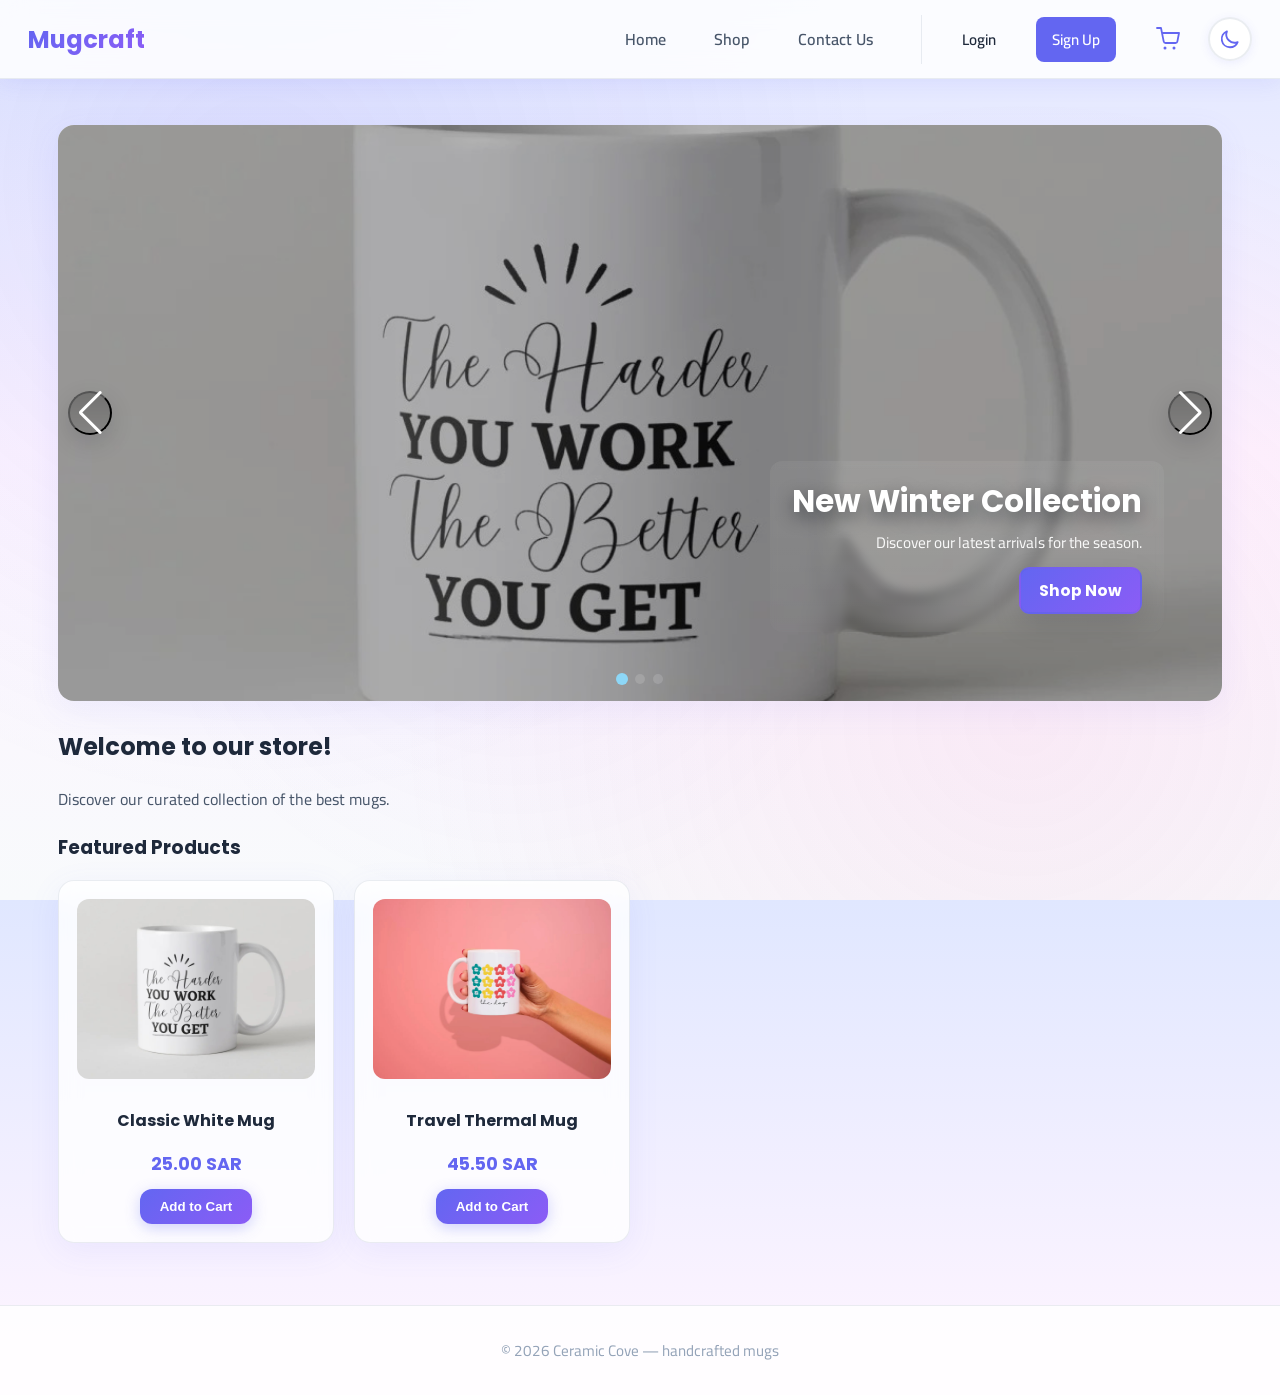
==== commit 9cc2d026: "Add files via upload" ====
--- a/index.html
+++ b/index.html
@@ -3,7 +3,7 @@
 
 <head>
   <meta charset="UTF-8">
-  <title>Mugs Store</title>
+  <title>Mugcraft</title>
   <meta name="viewport" content="width=device-width, initial-scale=1" />
   <meta name="description" content="Ceramic Cove — curated mugs, handcrafted & modern designs" />
 
@@ -21,12 +21,16 @@
 <body>
 
   <header>
-    <a href="index.html" class="logo" aria-label="Mugs Store - Home">Mugs Store</a>
+    <a href="index.html" class="logo" aria-label="Mugcraft - Home">Mugcraft</a>
 
     <nav aria-label="Main navigation">
       <a href="index.html">Home</a>
       <a href="shop.html">Shop</a>
       <a href="contact.html">Contact Us</a>
+
+      <span id="auth-links">
+        <!-- Auth links injected by auth.js -->
+      </span>
 
       <!-- Cart icon link -->
       <a href="cart.html" class="cart-link" aria-label="View cart"
@@ -42,6 +46,17 @@
         <span id="cart-count" class="cart-badge" aria-hidden="true"
           style="position:absolute;top:-8px;right:-8px;background:#e74c3c;color:#fff;font-size:11px;padding:2px 6px;border-radius:10px;display:none;">0</span>
       </a>
+      <button id="theme-toggle" class="theme-toggle" aria-label="Toggle dark mode">
+        <svg class="sun-icon" fill="none" stroke="currentColor" viewBox="0 0 24 24">
+          <path stroke-linecap="round" stroke-linejoin="round" stroke-width="2"
+            d="M12 3v1m0 16v1m9-9h-1M4 12H3m15.364 6.364l-.707-.707M6.343 6.343l-.707-.707m12.728 0l-.707.707M6.343 17.657l-.707.707M16 12a4 4 0 11-8 0 4 4 0 018 0z">
+          </path>
+        </svg>
+        <svg class="moon-icon" fill="none" stroke="currentColor" viewBox="0 0 24 24">
+          <path stroke-linecap="round" stroke-linejoin="round" stroke-width="2"
+            d="M20.354 15.354A9 9 0 018.646 3.646 9.003 9.003 0 0012 21a9.003 9.003 0 008.354-5.646z"></path>
+        </svg>
+      </button>
     </nav>
   </header>
 
@@ -112,6 +127,7 @@
   <!-- Scripts -->
   <script src="assets/js/products-data.js"></script>
   <script src="assets/js/main.js"></script>
+  <script src="assets/js/auth.js"></script>
 
   <!-- Home page only script (featured products rendering) -->
   <script>
--- a/assets/css/styles.css
+++ b/assets/css/styles.css
@@ -1,4 +1,4 @@
-/* ====== styles.css - Mugs Store (pastel, cute, professional) ====== */
+/* ====== styles.css - Mugcraft (Modern Theme with Dark Mode) ====== */
 
 /* Fonts:
    - Use Cairo for Arabic body (you already included it), Poppins for headings (optional)
@@ -6,81 +6,198 @@
    <link href="https://fonts.googleapis.com/css2?family=Cairo:wght@400;700&family=Poppins:wght@400;600;700&display=swap" rel="stylesheet">
 */
 
-/* ---------- Color tokens (pastel theme) ---------- */
+/* ---------- Color tokens (Light Theme) ---------- */
 :root {
+  /* Primary colors */
+  --primary: #6366f1;
+  --primary-light: #818cf8;
+  --primary-dark: #4f46e5;
+
+  /* Accent colors */
+  --accent: #f472b6;
+  --accent-light: #f9a8d4;
+
+  /* Theme colors */
   --sky-blue: #8DD7F7;
   --baby-blue: #D9F2FF;
   --soft-lavender: #DCCBFF;
   --pastel-violet: #C9A8FF;
+
+  /* Background colors */
+  --bg-primary: #f8fafc;
+  --bg-secondary: #ffffff;
+  --bg-tertiary: #f1f5f9;
+  --bg-gradient: linear-gradient(135deg, #667eea 0%, #764ba2 50%, #f093fb 100%);
+  --bg-page: linear-gradient(180deg, #e0e7ff 0%, #fdf4ff 50%, #f8fafc 100%);
+
+  /* Text colors */
+  --text-primary: #1e293b;
+  --text-secondary: #475569;
+  --text-muted: #94a3b8;
+
+  /* UI colors */
+  --border: rgba(148, 163, 184, 0.2);
+  --card-bg: rgba(255, 255, 255, 0.8);
+  --header-bg: rgba(255, 255, 255, 0.85);
+  --shadow-color: rgba(99, 102, 241, 0.1);
+
+  /* Button colors */
+  --btn-bg: linear-gradient(135deg, #6366f1 0%, #8b5cf6 100%);
+  --btn-text: #ffffff;
+  --btn-hover: linear-gradient(135deg, #4f46e5 0%, #7c3aed 100%);
+
   --white: #ffffff;
-
-  --btn-bg: #000000; /* solid black buttons */
-  --btn-text: #ffffff;
-
   --muted: #6b7280;
-  --card-radius: 14px;
-  --shadow-soft: 0 8px 24px rgba(13, 18, 35, 0.06);
+  --card-radius: 16px;
+  --shadow-soft: 0 8px 32px rgba(99, 102, 241, 0.08);
+  --shadow-hover: 0 20px 40px rgba(99, 102, 241, 0.15);
+
+  /* Transitions */
+  --transition-fast: 0.2s ease;
+  --transition-normal: 0.3s ease;
+  --transition-slow: 0.5s ease;
+}
+
+/* ---------- Dark Theme ---------- */
+html.dark {
+  --primary: #818cf8;
+  --primary-light: #a5b4fc;
+  --primary-dark: #6366f1;
+
+  --accent: #f9a8d4;
+  --accent-light: #fbcfe8;
+
+  --sky-blue: #60a5fa;
+  --baby-blue: #1e3a5f;
+  --soft-lavender: #7c3aed;
+  --pastel-violet: #a78bfa;
+
+  --bg-primary: #0f172a;
+  --bg-secondary: #1e293b;
+  --bg-tertiary: #334155;
+  --bg-gradient: linear-gradient(135deg, #1e1b4b 0%, #312e81 50%, #4c1d95 100%);
+  --bg-page: linear-gradient(180deg, #0f172a 0%, #1e1b4b 50%, #0f172a 100%);
+
+  --text-primary: #f1f5f9;
+  --text-secondary: #cbd5e1;
+  --text-muted: #64748b;
+
+  --border: rgba(148, 163, 184, 0.15);
+  --card-bg: rgba(30, 41, 59, 0.8);
+  --header-bg: rgba(15, 23, 42, 0.9);
+  --shadow-color: rgba(0, 0, 0, 0.3);
+
+  --btn-bg: linear-gradient(135deg, #6366f1 0%, #8b5cf6 100%);
+  --btn-hover: linear-gradient(135deg, #818cf8 0%, #a78bfa 100%);
+
+  --shadow-soft: 0 8px 32px rgba(0, 0, 0, 0.3);
+  --shadow-hover: 0 20px 40px rgba(139, 92, 246, 0.2);
 }
 
 /* ---------- Base ---------- */
-* { box-sizing: border-box; }
-html,body { height:100%; }
+* {
+  box-sizing: border-box;
+}
+
+html {
+  height: 100%;
+  transition: background var(--transition-normal), color var(--transition-normal);
+}
+
 body {
-  font-family: 'Cairo', system-ui, -apple-system, "Segoe UI", Roboto, "Helvetica Neue", Arial;
+  font-family: 'Poppins', 'Cairo', system-ui, -apple-system, "Segoe UI", Roboto, "Helvetica Neue", Arial;
   margin: 0;
-  background: linear-gradient(180deg, var(--baby-blue) 0%, #f9fbff 60%);
-  color: #232323;
-  -webkit-font-smoothing:antialiased;
-  -moz-osx-font-smoothing:grayscale;
+  min-height: 100%;
+  background: var(--bg-page);
+  color: var(--text-primary);
+  -webkit-font-smoothing: antialiased;
+  -moz-osx-font-smoothing: grayscale;
+  transition: background var(--transition-normal), color var(--transition-normal);
+  position: relative;
+}
+
+/* Animated background effect */
+body::before {
+  content: '';
+  position: fixed;
+  top: 0;
+  left: 0;
+  right: 0;
+  bottom: 0;
+  background:
+    radial-gradient(circle at 20% 20%, rgba(99, 102, 241, 0.1) 0%, transparent 50%),
+    radial-gradient(circle at 80% 80%, rgba(244, 114, 182, 0.1) 0%, transparent 50%),
+    radial-gradient(circle at 40% 60%, rgba(139, 92, 246, 0.05) 0%, transparent 40%);
+  pointer-events: none;
+  z-index: -1;
+}
+
+html.dark body::before {
+  background:
+    radial-gradient(circle at 20% 20%, rgba(99, 102, 241, 0.15) 0%, transparent 50%),
+    radial-gradient(circle at 80% 80%, rgba(139, 92, 246, 0.1) 0%, transparent 50%),
+    radial-gradient(circle at 40% 60%, rgba(244, 114, 182, 0.05) 0%, transparent 40%);
 }
 
 /* ---------- Header ---------- */
 header {
-  background: rgba(255,255,255,0.9);
-  backdrop-filter: blur(6px);
-  padding: 14px 22px;
-  box-shadow: 0 2px 6px rgba(8,10,20,0.04);
-  display:flex;
-  justify-content:space-between;
-  align-items:center;
+  background: var(--header-bg);
+  backdrop-filter: blur(12px);
+  -webkit-backdrop-filter: blur(12px);
+  padding: 14px 28px;
+  box-shadow: 0 4px 20px var(--shadow-color);
+  border-bottom: 1px solid var(--border);
+  display: flex;
+  justify-content: space-between;
+  align-items: center;
   position: sticky;
   top: 0;
   z-index: 60;
+  transition: background var(--transition-normal), box-shadow var(--transition-normal);
 }
 
 header .logo {
-  font-size: 1.4rem;
+  font-size: 1.5rem;
   font-weight: 700;
-  color: #0b4f7a; /* darker pastel blue */
+  background: var(--btn-bg);
+  -webkit-background-clip: text;
+  -webkit-text-fill-color: transparent;
+  background-clip: text;
   text-decoration: none;
-  display:flex;
-  align-items:center;
-  gap:12px;
+  display: flex;
+  align-items: center;
+  gap: 12px;
 }
 
 /* small cute SVG doodle near logo */
 .header-doodle {
-  width:36px; height:36px;
-  display:inline-block;
+  width: 36px;
+  height: 36px;
+  display: inline-block;
 }
 
 /* nav */
 nav {
-  display:flex;
-  align-items:center;
-  gap:12px;
-}
+  display: flex;
+  align-items: center;
+  gap: 8px;
+}
+
 nav a {
-  margin: 0 8px;
+  margin: 0 4px;
   text-decoration: none;
-  color: #374151;
+  color: var(--text-secondary);
   font-weight: 600;
-  padding: 8px 10px;
-  border-radius: 10px;
-}
-nav a:hover, nav a:focus {
-  background: rgba(11,79,122,0.06);
-  color: #0b4f7a;
+  padding: 10px 16px;
+  border-radius: 12px;
+  transition: all var(--transition-fast);
+}
+
+nav a:hover,
+nav a:focus {
+  background: var(--primary);
+  color: var(--white);
+  transform: translateY(-1px);
 }
 
 
@@ -98,7 +215,7 @@
   align-items: center;
   gap: 8px;
   cursor: pointer;
-  color: #0b4f7a;                /* icon color (fits theme) */
+  color: var(--primary);
   position: relative;
   border-radius: 9px;
 }
@@ -106,7 +223,7 @@
 /* subtle focus ring for keyboard users */
 #cart-toggle:focus {
   outline: none;
-  box-shadow: 0 0 0 4px rgba(11,79,122,0.12);
+  box-shadow: 0 0 0 4px rgba(99, 102, 241, 0.2);
   border-radius: 10px;
 }
 
@@ -115,15 +232,16 @@
   width: 22px;
   height: 22px;
   display: block;
-  vertical-align: middle;
-  stroke: currentColor;         /* if SVG uses stroke */
-  fill: none;                   /* keep outline look */
+  stroke: currentColor;
+  fill: none;
 }
 
 /* cart count badge (keeps original id used by your JS) */
 #cart-count {
-  display: none;                /* JS will show when >0 */
-  position: relative;           /* relative for inline flow */
+  display: none;
+  /* JS will show when >0 */
+  position: relative;
+  /* relative for inline flow */
   margin-inline-start: 8px;
   min-width: 20px;
   height: 20px;
@@ -134,7 +252,7 @@
   font-size: 0.75rem;
   line-height: 20px;
   text-align: center;
-  box-shadow: 0 6px 20px rgba(0,0,0,0.08);
+  box-shadow: 0 6px 20px rgba(0, 0, 0, 0.08);
   font-weight: 700;
 }
 
@@ -147,46 +265,62 @@
 
 /* small animation when JS adds/removes class "pop" */
 #cart-count.pop {
-  animation: cartPop 420ms cubic-bezier(.2,.9,.3,1);
+  animation: cartPop 420ms cubic-bezier(.2, .9, .3, 1);
 }
 
 @keyframes cartPop {
-  0% { transform: scale(1); }
-  40% { transform: scale(1.35); }
-  100% { transform: scale(1); }
+  0% {
+    transform: scale(1);
+  }
+
+  40% {
+    transform: scale(1.35);
+  }
+
+  100% {
+    transform: scale(1);
+  }
 }
 
 /* Respect reduced motion preference */
 @media (prefers-reduced-motion: reduce) {
-  #cart-count.pop { animation: none; }
+  #cart-count.pop {
+    animation: none;
+  }
 }
 
 /* visually-hidden helper (in case you add live region span) */
 .sr-only {
   position: absolute !important;
-  width: 1px; height: 1px;
-  padding: 0; margin: -1px;
-  overflow: hidden; clip: rect(0 0 0 0); white-space: nowrap; border: 0;
+  width: 1px;
+  height: 1px;
+  padding: 0;
+  margin: -1px;
+  overflow: hidden;
+  clip: rect(0 0 0 0);
+  white-space: nowrap;
+  border: 0;
 }
 
 
 /* floating cart bubble */
 .cart-bubble {
   position: relative;
-  display:inline-flex;
-  align-items:center;
-  gap:8px;
-}
+  display: inline-flex;
+  align-items: center;
+  gap: 8px;
+}
+
 .cart-count {
-  position:absolute;
-  top:-6px;
-  left:-6px;
+  position: absolute;
+  top: -6px;
+  left: -6px;
   background: #ff6b6b;
   color: white;
   font-size: 0.75rem;
   padding: 4px 6px;
   border-radius: 999px;
-  box-shadow: 0 6px 20px rgba(0,0,0,0.08);
+  box-shadow: 0 6px 20px rgba(0, 0, 0, 0.08);
 }
 
 /* ---------- Main / layout ---------- */
@@ -206,38 +340,38 @@
   overflow: hidden;
   box-shadow: var(--shadow-soft);
   margin-bottom: 28px;
-  background: linear-gradient(180deg, var(--white), rgba(255,255,255,0.6));
+  background: linear-gradient(180deg, var(--white), rgba(255, 255, 255, 0.6));
 }
 
 /* Swiper slides */
 .hero-slider .swiper-slide {
-  display:flex;
-  align-items:center;
-  justify-content:center;
-  position:relative;
-  height:100%;
+  display: flex;
+  align-items: center;
+  justify-content: center;
+  position: relative;
+  height: 100%;
 }
 
 /* image fills */
 .hero-slider .swiper-slide img {
-  width:100%;
-  height:100%;
+  width: 100%;
+  height: 100%;
   object-fit: cover;
   filter: brightness(0.7) saturate(1.02);
-  display:block;
+  display: block;
 }
 
 /* overlay cute doodles and content */
 .hero-slider .slide-overlay {
-  position:absolute;
-  inset:0;
-  pointer-events:none;
-  background: linear-gradient(180deg, rgba(8,10,20,0.12) 0%, rgba(8,10,20,0.18) 75%);
+  position: absolute;
+  inset: 0;
+  pointer-events: none;
+  background: linear-gradient(180deg, rgba(8, 10, 20, 0.12) 0%, rgba(8, 10, 20, 0.18) 75%);
 }
 
 /* caption box */
 .hero-slider .slide-content {
-  position:absolute;
+  position: absolute;
   right: 5%;
   bottom: 12%;
   max-width: 46%;
@@ -246,7 +380,7 @@
   text-align: right;
   padding: 18px 22px;
   border-radius: 12px;
-  background: linear-gradient(180deg, rgba(255,255,255,0.06), rgba(255,255,255,0.02));
+  background: linear-gradient(180deg, rgba(255, 255, 255, 0.06), rgba(255, 255, 255, 0.02));
   backdrop-filter: blur(4px);
 }
 
@@ -255,50 +389,57 @@
   font-family: 'Poppins', 'Cairo', sans-serif;
   font-size: clamp(1.4rem, 2.4vw, 2.8rem);
   margin: 0 0 8px;
-  font-weight:700;
+  font-weight: 700;
   color: var(--white);
-  text-shadow: 0 6px 18px rgba(3,10,20,0.45);
+  text-shadow: 0 6px 18px rgba(3, 10, 20, 0.45);
 }
 
 /* subtitle */
 .hero-slider .slide-content p {
   margin: 0 0 14px;
-  color: rgba(255,255,255,0.95);
+  color: rgba(255, 255, 255, 0.95);
   font-size: clamp(0.95rem, 1.2vw, 1.1rem);
-  line-height:1.3;
+  line-height: 1.3;
 }
 
 /* CTA - black button with white text */
 .btn-primary {
-  display:inline-block;
+  display: inline-block;
   background: var(--btn-bg);
   color: var(--btn-text);
   padding: 10px 18px;
   border-radius: 11px;
   font-weight: 700;
-  text-decoration:none;
-  box-shadow: 0 10px 30px rgba(2,6,23,0.12);
+  text-decoration: none;
+  box-shadow: 0 10px 30px rgba(2, 6, 23, 0.12);
   transition: transform .16s ease, box-shadow .16s ease;
-  border: 2px solid rgba(0,0,0,0.02);
+  border: 2px solid rgba(0, 0, 0, 0.02);
   font-size: 0.98rem;
 }
-.btn-primary:focus, .btn-primary:hover { transform: translateY(-3px); }
+
+.btn-primary:focus,
+.btn-primary:hover {
+  transform: translateY(-3px);
+}
 
 /* navigation arrows customizing (white icons) */
 .hero-slider .swiper-button-next,
 .hero-slider .swiper-button-prev {
   color: #fff;
-  width:44px; height:44px;
-  border-radius:50%;
-  background:linear-gradient(180deg, rgba(0,0,0,0.24), rgba(0,0,0,0.12));
-  box-shadow: 0 8px 24px rgba(2,6,23,0.14);
+  width: 44px;
+  height: 44px;
+  border-radius: 50%;
+  background: linear-gradient(180deg, rgba(0, 0, 0, 0.24), rgba(0, 0, 0, 0.12));
+  box-shadow: 0 8px 24px rgba(2, 6, 23, 0.14);
 }
 
 /* pagination dots */
 .hero-slider .swiper-pagination-bullet {
-  background: rgba(255,255,255,0.7);
-  width:10px; height:10px;
-}
+  background: rgba(255, 255, 255, 0.7);
+  width: 10px;
+  height: 10px;
+}
+
 .hero-slider .swiper-pagination-bullet-active {
   transform: scale(1.2);
   background: var(--sky-blue);
@@ -306,63 +447,115 @@
 
 /* ---------- Products grid & cards ---------- */
 .section-title {
-  display:flex;
-  align-items:center;
-  justify-content:space-between;
-  gap:12px;
-  margin-bottom:12px;
-}
-.section-title h3 { margin:0; color:#0b4f7a; font-family:'Poppins', Cairo; }
+  display: flex;
+  align-items: center;
+  justify-content: space-between;
+  gap: 12px;
+  margin-bottom: 12px;
+}
+
+.section-title h3 {
+  margin: 0;
+  color: #0b4f7a;
+  font-family: 'Poppins', Cairo;
+}
 
 .products-grid {
-  display:grid;
+  display: grid;
   grid-template-columns: repeat(auto-fill, minmax(220px, 1fr));
   gap: 20px;
 }
 
 /* product card */
 .product-card {
-  background: white;
+  background: var(--card-bg);
+  backdrop-filter: blur(10px);
+  -webkit-backdrop-filter: blur(10px);
+  border-radius: var(--card-radius);
+  padding: 18px;
+  text-align: center;
+  box-shadow: var(--shadow-soft);
+  transition: transform var(--transition-normal), box-shadow var(--transition-normal);
+  border: 1px solid var(--border);
+}
+
+.product-card:hover {
+  transform: translateY(-8px);
+  box-shadow: var(--shadow-hover);
+}
+
+.product-card img {
+  width: 100%;
+  height: 180px;
+  object-fit: cover;
   border-radius: 12px;
-  padding: 14px;
-  text-align: center;
-  box-shadow: 0 8px 20px rgba(12,16,25,0.04);
-  transition: transform .18s ease, box-shadow .18s ease;
-  border: 1px solid rgba(15,20,30,0.03);
-}
-.product-card:hover { transform: translateY(-6px); box-shadow: 0 18px 40px rgba(12,16,25,0.06); }
-.product-card img {
-  width:100%;
-  height:170px;
-  object-fit:cover;
-  border-radius: 10px;
-  margin-bottom:10px;
-}
-.product-card h3 { margin: 8px 0 6px; font-size:1rem; color:#0b4f7a;}
-.product-card .price { color: #0b4f7a; font-weight: 700; font-size:1.05rem; margin-bottom:10px; }
+  margin-bottom: 12px;
+  transition: transform var(--transition-normal);
+}
+
+.product-card:hover img {
+  transform: scale(1.03);
+}
+
+.product-card h3 {
+  margin: 8px 0 6px;
+  font-size: 1rem;
+  color: var(--text-primary);
+}
+
+.product-card .price {
+  color: var(--primary);
+  font-weight: 700;
+  font-size: 1.1rem;
+  margin-bottom: 12px;
+}
 
 /* product actions */
 .product-actions {
-  display:flex;
-  gap:8px;
-  justify-content:center;
-}
+  display: flex;
+  gap: 8px;
+  justify-content: center;
+}
+
 .product-actions .btn {
-  display:inline-block;
-  padding:8px 12px;
-  border-radius:10px;
-  text-decoration:none;
-  font-weight:700;
-  cursor:pointer;
-}
+  display: inline-block;
+  padding: 8px 12px;
+  border-radius: 10px;
+  text-decoration: none;
+  font-weight: 700;
+  cursor: pointer;
+}
+
 .btn-outline {
   background: transparent;
-  border: 1px solid rgba(11,79,122,0.08);
-  color: #0b4f7a;
-}
-.btn-add {
+  border: 2px solid var(--primary);
+  color: var(--primary);
+  transition: all var(--transition-fast);
+}
+
+.btn-outline:hover {
+  background: var(--primary);
+  color: var(--white);
+}
+
+.btn-add,
+.add-btn {
   background: var(--btn-bg);
   color: var(--btn-text);
+  border: none;
+  padding: 10px 20px;
+  border-radius: 12px;
+  font-weight: 600;
+  cursor: pointer;
+  transition: all var(--transition-fast);
+  box-shadow: 0 4px 15px rgba(99, 102, 241, 0.3);
+}
+
+.btn-add:hover,
+.add-btn:hover {
+  background: var(--btn-hover);
+  transform: translateY(-2px);
+  box-shadow: 0 6px 20px rgba(99, 102, 241, 0.4);
 }
 
 /* ---------- Cart preview dropdown ---------- */
@@ -374,40 +567,392 @@
   border-radius: 12px;
   width: 360px;
   max-width: calc(100vw - 40px);
-  box-shadow: 0 18px 50px rgba(12,16,25,0.08);
-  padding:12px;
+  box-shadow: 0 18px 50px rgba(12, 16, 25, 0.08);
+  padding: 12px;
   z-index: 80;
 }
+
 .cart-preview .item {
-  display:flex;
-  gap:8px;
-  align-items:center;
-  padding:8px 0;
-  border-bottom: 1px dashed rgba(0,0,0,0.06);
-}
-.cart-preview .item:last-child { border-bottom: none; }
-.cart-preview img { width:54px; height:54px; object-fit:cover; border-radius:8px; }
+  display: flex;
+  gap: 8px;
+  align-items: center;
+  padding: 8px 0;
+  border-bottom: 1px dashed rgba(0, 0, 0, 0.06);
+}
+
+.cart-preview .item:last-child {
+  border-bottom: none;
+}
+
+.cart-preview img {
+  width: 54px;
+  height: 54px;
+  object-fit: cover;
+  border-radius: 8px;
+}
 
 /* cart total */
 .cart-preview .total {
-  display:flex;
-  justify-content:space-between;
-  padding-top:10px;
-  font-weight:700;
-  color:#0b4f7a;
+  display: flex;
+  justify-content: space-between;
+  padding-top: 10px;
+  font-weight: 700;
+
+  color: #0b4f7a;
+}
+
+/* ---------- Auth Pages ---------- */
+.auth-container {
+  max-width: 400px;
+  margin: 60px auto;
+  padding: 30px;
+  background: var(--card-bg);
+  border-radius: 20px;
+  box-shadow: var(--shadow-soft);
+  border: 1px solid var(--border);
+  text-align: center;
+}
+
+.auth-container h1 {
+  margin-bottom: 10px;
+  color: var(--text-primary);
+}
+
+.auth-container p {
+  color: var(--text-muted);
+  margin-bottom: 24px;
+}
+
+.auth-form {
+  display: flex;
+  flex-direction: column;
+  gap: 16px;
+}
+
+.form-group {
+  text-align: left;
+}
+
+.form-group label {
+  display: block;
+  margin-bottom: 6px;
+  font-weight: 600;
+  color: var(--text-primary);
+  font-size: 0.9rem;
+}
+
+.form-group input {
+  width: 100%;
+  padding: 12px 16px;
+  border-radius: 10px;
+  border: 1px solid var(--border);
+  background: var(--bg-primary);
+  color: var(--text-primary);
+  font-size: 1rem;
+  transition: box-shadow 0.2s, border-color 0.2s;
+}
+
+.form-group input:focus {
+  outline: none;
+  border-color: var(--primary);
+  box-shadow: 0 0 0 3px rgba(99, 102, 241, 0.15);
+}
+
+.auth-btn {
+  margin-top: 10px;
+  padding: 14px;
+  background: var(--primary);
+  color: white;
+  border: none;
+  border-radius: 10px;
+  font-size: 1rem;
+  font-weight: 600;
+  cursor: pointer;
+  transition: transform 0.2s, box-shadow 0.2s;
+}
+
+.auth-btn:hover {
+  transform: translateY(-2px);
+  box-shadow: var(--shadow-hover);
+}
+
+.auth-footer {
+  margin-top: 24px;
+  font-size: 0.9rem;
+  color: var(--text-muted);
+}
+
+.auth-footer a {
+  color: var(--primary);
+  text-decoration: none;
+  font-weight: 600;
+}
+
+.auth-footer a:hover {
+  text-decoration: underline;
+}
+
+/* Header Auth Links */
+#auth-links {
+  display: inline-flex;
+  align-items: center;
+  gap: 16px;
+  margin-left: 20px;
+  padding-left: 20px;
+  border-left: 1px solid var(--border);
+}
+
+.auth-link {
+  font-weight: 600;
+  color: var(--text-primary);
+  text-decoration: none;
+  font-size: 0.95rem;
+}
+
+.auth-link:hover {
+  color: var(--primary);
+}
+
+.register-link {
+  background: var(--primary);
+  color: white !important;
+  padding: 8px 16px;
+  border-radius: 8px;
+  transition: transform 0.2s;
+}
+
+.register-link:hover {
+  transform: translateY(-2px);
+  box-shadow: 0 4px 12px rgba(99, 102, 241, 0.2);
+}
+
+.auth-welcome {
+  font-weight: 600;
+  color: var(--text-primary);
+  font-size: 0.95rem;
+}
+
+@media (max-width: 768px) {
+  #auth-links {
+    display: none;
+    /* Hide for mobile initially or adjust */
+    /* For simple implementation, we might stack it or hide inside a menu. 
+           Given current structure, let's keep it visible but maybe smaller/different layout */
+    margin-left: 0;
+    padding-left: 0;
+    border-left: none;
+    margin-top: 10px;
+    width: 100%;
+    justify-content: center;
+  }
+}
+
+/* ---------- Cart Page Items ---------- */
+/* ---------- Cart Page Items ---------- */
+#cart-items-container {
+  display: flex;
+  flex-direction: column;
+  gap: 20px;
+  max-width: 930px;
+  /* Updated to 930px */
+  /* User requested specific width */
+  margin: 0 auto;
+}
+
+.cart-item {
+  display: flex;
+  align-items: center;
+  gap: 24px;
+  background: var(--card-bg);
+  padding: 0;
+  /* Removing padding to let image fill height */
+  border-radius: 16px;
+  box-shadow: var(--shadow-soft);
+  border: 1px solid var(--border);
+  transition: transform 0.18s ease, box-shadow 0.18s ease;
+  overflow: hidden;
+  /* For image */
+  height: 170px;
+  /* User requested height */
+}
+
+.cart-item:hover {
+  transform: translateY(-4px);
+  box-shadow: var(--shadow-hover);
+}
+
+.cart-item img {
+  width: 170px;
+  /* Square match with height */
+  height: 100%;
+  object-fit: cover;
+  border-radius: 0;
+  /* Flush with card */
+  flex-shrink: 0;
+  border-right: 1px solid var(--border);
+}
+
+.cart-item div {
+  flex: 1;
+}
+
+.cart-item h3 {
+  margin: 0 0 8px 0;
+  font-size: 1.4rem;
+  /* Increased size for new layout */
+  color: #0b4f7a;
+  font-weight: 600;
+}
+
+/* Cart Controls */
+.cart-controls {
+  display: flex;
+  align-items: center;
+  gap: 20px;
+  margin: 12px 0;
+  flex-wrap: wrap;
+}
+
+.qty-group {
+  display: flex;
+  align-items: center;
+  gap: 10px;
+  background: var(--bg-secondary);
+  padding: 4px;
+  border-radius: 8px;
+  border: 1px solid var(--border);
+}
+
+.qty-btn {
+  width: 32px;
+  height: 32px;
+  border-radius: 6px;
+  border: none;
+  background: var(--bg-primary);
+  color: var(--text-primary);
+  font-weight: bold;
+  cursor: pointer;
+  display: flex;
+  align-items: center;
+  justify-content: center;
+  transition: all 0.2s;
+  box-shadow: 0 1px 2px rgba(0, 0, 0, 0.05);
+  font-size: 1.2rem;
+}
+
+.qty-btn:hover {
+  background: var(--primary);
+  color: white;
+}
+
+.qty-display {
+  font-weight: 600;
+  min-width: 20px;
+  text-align: center;
+  color: var(--text-primary);
+}
+
+.remove-btn {
+  padding: 8px 16px;
+  border: 1px solid #ef4444;
+  background: transparent;
+  color: #ef4444;
+  border-radius: 8px;
+  cursor: pointer;
+  font-size: 0.9rem;
+  font-weight: 600;
+  transition: all 0.2s;
+}
+
+.remove-btn:hover {
+  background: #ef4444;
+  color: white;
+}
+
+.cart-item p {
+  margin: 4px 0;
+  color: #6b7280;
+  font-size: 0.95rem;
+}
+
+.cart-item p:last-child {
+  color: #0b4f7a;
+  font-weight: 700;
+  font-size: 1rem;
+}
+
+/* Cart Total Section */
+.cart-total {
+  margin-top: 24px;
+  padding: 20px 24px;
+  background: linear-gradient(135deg, var(--sky-blue), var(--soft-lavender));
+  border-radius: 14px;
+  font-size: 1.3rem;
+  font-weight: 700;
+  color: #0b4f7a;
+  text-align: right;
+  box-shadow: 0 6px 20px rgba(141, 215, 247, 0.25);
+}
+
+/* Empty cart message */
+#cart-items-container p {
+  text-align: center;
+  color: var(--text-muted);
+  font-size: 1.1rem;
+  padding: 40px 20px;
+}
+
+#cart-items-container p a {
+  color: var(--primary);
+  font-weight: 600;
+  text-decoration: none;
+  /* Removed underline */
+}
+
+#cart-items-container p a:hover {
+  color: var(--accent);
+  text-decoration: underline;
+}
+
+/* Fix product link underlines globally or specifically */
+.product-card a {
+  text-decoration: none !important;
+}
+
+/* Responsive cart items */
+@media (max-width: 520px) {
+  .cart-item {
+    flex-direction: column;
+    text-align: center;
+    padding: 16px;
+  }
+
+  .cart-item img {
+    width: 64px;
+    /* Smaller on mobile */
+    height: 64px;
+  }
+
+  .cart-total {
+    text-align: center;
+  }
 }
 
 /* ---------- Footer ---------- */
 footer {
   margin-top: 34px;
   padding: 18px 22px;
-  text-align:center;
-  font-size:0.95rem;
-  color:var(--muted);
+  text-align: center;
+  font-size: 0.95rem;
+  color: var(--muted);
 }
 
 /* ---------- Utilities ---------- */
-.container { max-width:1200px; margin:0 auto; padding:0 18px; }
+.container {
+  max-width: 1200px;
+  margin: 0 auto;
+  padding: 0 18px;
+}
 
 /* Toast notification */
 .toast {
@@ -415,26 +960,128 @@
   left: 50%;
   transform: translateX(-50%);
   bottom: 28px;
-  background: rgba(19,19,19,0.92);
+  background: rgba(19, 19, 19, 0.92);
   color: white;
   padding: 10px 18px;
   border-radius: 10px;
   z-index: 1000;
-  box-shadow: 0 12px 34px rgba(2,6,23,0.26);
+  box-shadow: 0 12px 34px rgba(2, 6, 23, 0.26);
   opacity: 0;
   transition: opacity .2s ease, transform .2s ease;
 }
-.toast.show { opacity: 1; transform: translateX(-50%) translateY(-6px); }
+
+.toast.show {
+  opacity: 1;
+  transform: translateX(-50%) translateY(-6px);
+}
 
 /* ---------- Responsive ---------- */
 @media (max-width: 900px) {
-  .hero-slider .slide-content { right: 6%; max-width: 70%; bottom: 10%; }
-  .hero-slider { height: 48vh; }
-}
+  .hero-slider .slide-content {
+    right: 6%;
+    max-width: 70%;
+    bottom: 10%;
+  }
+
+  .hero-slider {
+    height: 48vh;
+  }
+}
+
 @media (max-width: 520px) {
-  .hero-slider .slide-content { display:none; } /* keep simple on small screens */
-  .product-card img { height:140px; }
-  header { padding:12px; }
-  nav a { display:none; } /* keep header compact; you can add mobile menu later */
-}
-
+  .hero-slider .slide-content {
+    display: none;
+  }
+
+  /* keep simple on small screens */
+  .product-card img {
+    height: 140px;
+  }
+
+  header {
+    padding: 12px;
+  }
+
+  nav a {
+    display: none;
+  }
+
+  .theme-toggle {
+    display: flex !important;
+  }
+}
+
+/* ---------- Theme Toggle Button ---------- */
+.theme-toggle {
+  background: var(--card-bg);
+  border: 2px solid var(--border);
+  border-radius: 50px;
+  padding: 8px;
+  cursor: pointer;
+  display: flex;
+  align-items: center;
+  justify-content: center;
+  width: 44px;
+  height: 44px;
+  transition: all var(--transition-fast);
+  box-shadow: 0 2px 10px var(--shadow-color);
+}
+
+.theme-toggle:hover {
+  transform: scale(1.1);
+  box-shadow: 0 4px 20px var(--shadow-color);
+}
+
+.theme-toggle:focus {
+  outline: none;
+  box-shadow: 0 0 0 4px rgba(99, 102, 241, 0.3);
+}
+
+.theme-toggle svg {
+  width: 22px;
+  height: 22px;
+  transition: transform var(--transition-normal);
+}
+
+.theme-toggle .sun-icon {
+  color: #f59e0b;
+  display: none;
+}
+
+.theme-toggle .moon-icon {
+  color: var(--primary);
+}
+
+html.dark .theme-toggle .sun-icon {
+  display: block;
+}
+
+html.dark .theme-toggle .moon-icon {
+  display: none;
+}
+
+html.dark .theme-toggle:hover svg {
+  transform: rotate(15deg);
+}
+
+/* Cart link color fix for dark mode */
+.cart-link {
+  color: var(--primary);
+}
+
+/* Section headings */
+main h2,
+main h3 {
+  color: var(--text-primary);
+}
+
+main p {
+  color: var(--text-secondary);
+}
+
+/* Footer dark mode */
+footer {
+  background: var(--card-bg);
+  border-top: 1px solid var(--border);
+  color: var(--text-muted);
+}
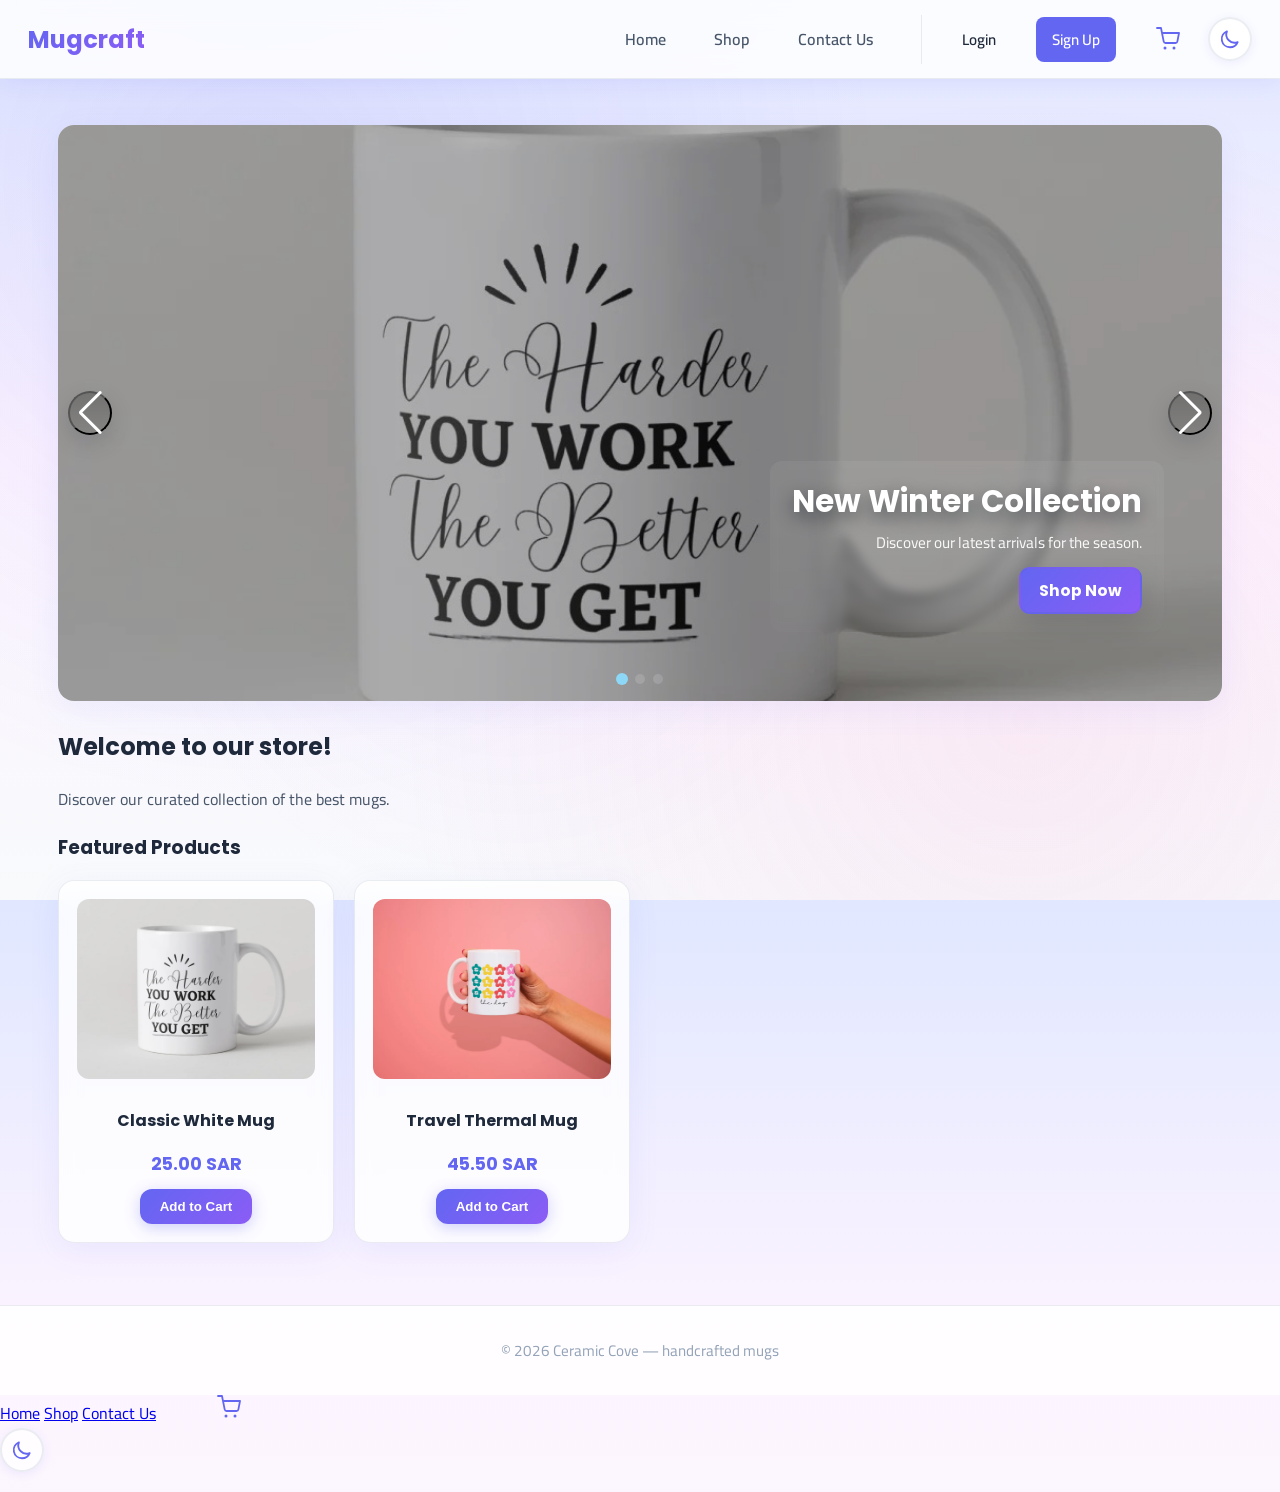
==== commit 48f7b7bc: "Add files via upload" ====
--- a/index.html
+++ b/index.html
@@ -21,6 +21,11 @@
 <body>
 
   <header>
+    <button class="hamburger" aria-label="Toggle navigation" aria-expanded="false">
+      <svg fill="none" stroke="currentColor" viewBox="0 0 24 24">
+        <path stroke-linecap="round" stroke-linejoin="round" stroke-width="2" d="M4 6h16M4 12h16M4 18h16"></path>
+      </svg>
+    </button>
     <a href="index.html" class="logo" aria-label="Mugcraft - Home">Mugcraft</a>
 
     <nav aria-label="Main navigation">
--- a/assets/css/styles.css
+++ b/assets/css/styles.css
@@ -1084,4 +1084,229 @@
   background: var(--card-bg);
   border-top: 1px solid var(--border);
   color: var(--text-muted);
+}
+
+/* =========================================
+   MOBILE RESPONSIVENESS
+   ========================================= */
+
+/* Hide hamburger by default on desktop */
+.hamburger {
+  display: none;
+  background: none;
+  border: none;
+  cursor: pointer;
+  padding: 8px;
+  color: var(--text-primary);
+  z-index: 1001;
+  /* Above mobile menu */
+}
+
+.hamburger svg {
+  width: 28px;
+  height: 28px;
+}
+
+/* Mobile Navigation Overlay */
+@media (max-width: 768px) {
+
+  /* Header Layout Adjustment */
+  header {
+    justify-content: space-between;
+    padding: 12px 18px;
+  }
+
+  /* Show Hamburger */
+  .hamburger {
+    display: block;
+  }
+
+  /* Hide Desktop Nav and Auth Links initially */
+  nav,
+  #auth-links {
+    display: none;
+    /* We will override this with a class when active */
+  }
+
+  /* Mobile Menu Container */
+  .mobile-menu {
+    position: fixed;
+    top: 0;
+    left: 0;
+    right: 0;
+    bottom: 0;
+    background: var(--bg-page);
+    z-index: 1000;
+    flex-direction: column;
+    align-items: center;
+    justify-content: center;
+    padding: 40px;
+    gap: 24px;
+    transform: translateX(100%);
+    transition: transform 0.3s ease-in-out;
+    display: flex;
+    /* Always flex, hidden via transform */
+    visibility: hidden;
+    /* Hide cleanly */
+  }
+
+  /* When menu is open */
+  .mobile-menu.active {
+    transform: translateX(0);
+    visibility: visible;
+  }
+
+  /* Mobile Links Styling */
+  .mobile-menu a,
+  .mobile-menu .auth-link {
+    font-size: 1.5rem;
+    font-weight: 700;
+    color: var(--text-primary);
+    text-decoration: none;
+    margin: 10px 0;
+  }
+
+  .mobile-menu .register-link {
+    background: var(--primary);
+    color: white !important;
+    padding: 12px 24px;
+    border-radius: 12px;
+  }
+}
+
+/* Adjustments for grids and spacing on mobile */
+@media (max-width: 600px) {
+  .products-grid {
+    grid-template-columns: repeat(auto-fill, minmax(160px, 1fr));
+    gap: 16px;
+  }
+
+  .hero-slider .slide-content {
+    display: block !important;
+    /* Force show, but smaller */
+    bottom: 15px;
+    right: 15px;
+    left: 15px;
+    max-width: none;
+    background: rgba(0, 0, 0, 0.6);
+    text-align: center;
+    backdrop-filter: blur(4px);
+  }
+
+  .hero-slider .slide-content h2 {
+    font-size: 1.5rem;
+  }
+
+  .hero-slider {
+    height: 50vh;
+  }
+
+  .section-title {
+    flex-direction: column;
+    align-items: flex-start;
+  }
+}
+
+/* =========================================
+   CHECKOUT PAGE
+   ========================================= */
+
+.checkout-layout {
+  display: grid;
+  grid-template-columns: 1.5fr 1fr;
+  gap: 28px;
+  margin-top: 24px;
+}
+
+.checkout-section {
+  background: var(--card-bg);
+  border: 1px solid var(--border);
+  border-radius: var(--card-radius);
+  padding: 24px;
+  margin-bottom: 24px;
+  box-shadow: var(--shadow-soft);
+}
+
+.checkout-section h2 {
+  margin: 0 0 18px 0;
+  font-size: 1.3rem;
+  color: var(--primary-dark);
+}
+
+.form-row {
+  display: flex;
+  gap: 16px;
+}
+
+.form-group.half {
+  flex: 1;
+}
+
+/* Summary Card */
+.order-summary-card {
+  background: white;
+  border-radius: var(--card-radius);
+  padding: 24px;
+  box-shadow: var(--shadow-soft);
+  position: sticky;
+  top: 100px;
+  /* sticky scroll */
+  border: 1px solid var(--border);
+}
+
+.summary-items {
+  max-height: 300px;
+  overflow-y: auto;
+  margin-bottom: 20px;
+  padding-right: 8px;
+}
+
+.summary-item {
+  display: flex;
+  justify-content: space-between;
+  margin-bottom: 12px;
+  font-size: 0.95rem;
+}
+
+.summary-totals .row {
+  display: flex;
+  justify-content: space-between;
+  margin-bottom: 8px;
+  color: var(--text-secondary);
+}
+
+.summary-totals .row.total {
+  font-weight: 700;
+  font-size: 1.2rem;
+  color: var(--text-primary);
+  margin-top: 12px;
+}
+
+.full-width {
+  width: 100%;
+  margin-top: 18px;
+  padding: 14px;
+  font-size: 1.1rem;
+}
+
+.secure-note {
+  text-align: center;
+  font-size: 0.85rem;
+  color: var(--text-muted);
+  margin-top: 12px;
+  display: flex;
+  align-items: center;
+  justify-content: center;
+  gap: 6px;
+}
+
+/* Responsive Checkout */
+@media (max-width: 860px) {
+  .checkout-layout {
+    grid-template-columns: 1fr;
+  }
+
+  .order-summary-card {
+    position: static;
+  }
 }
